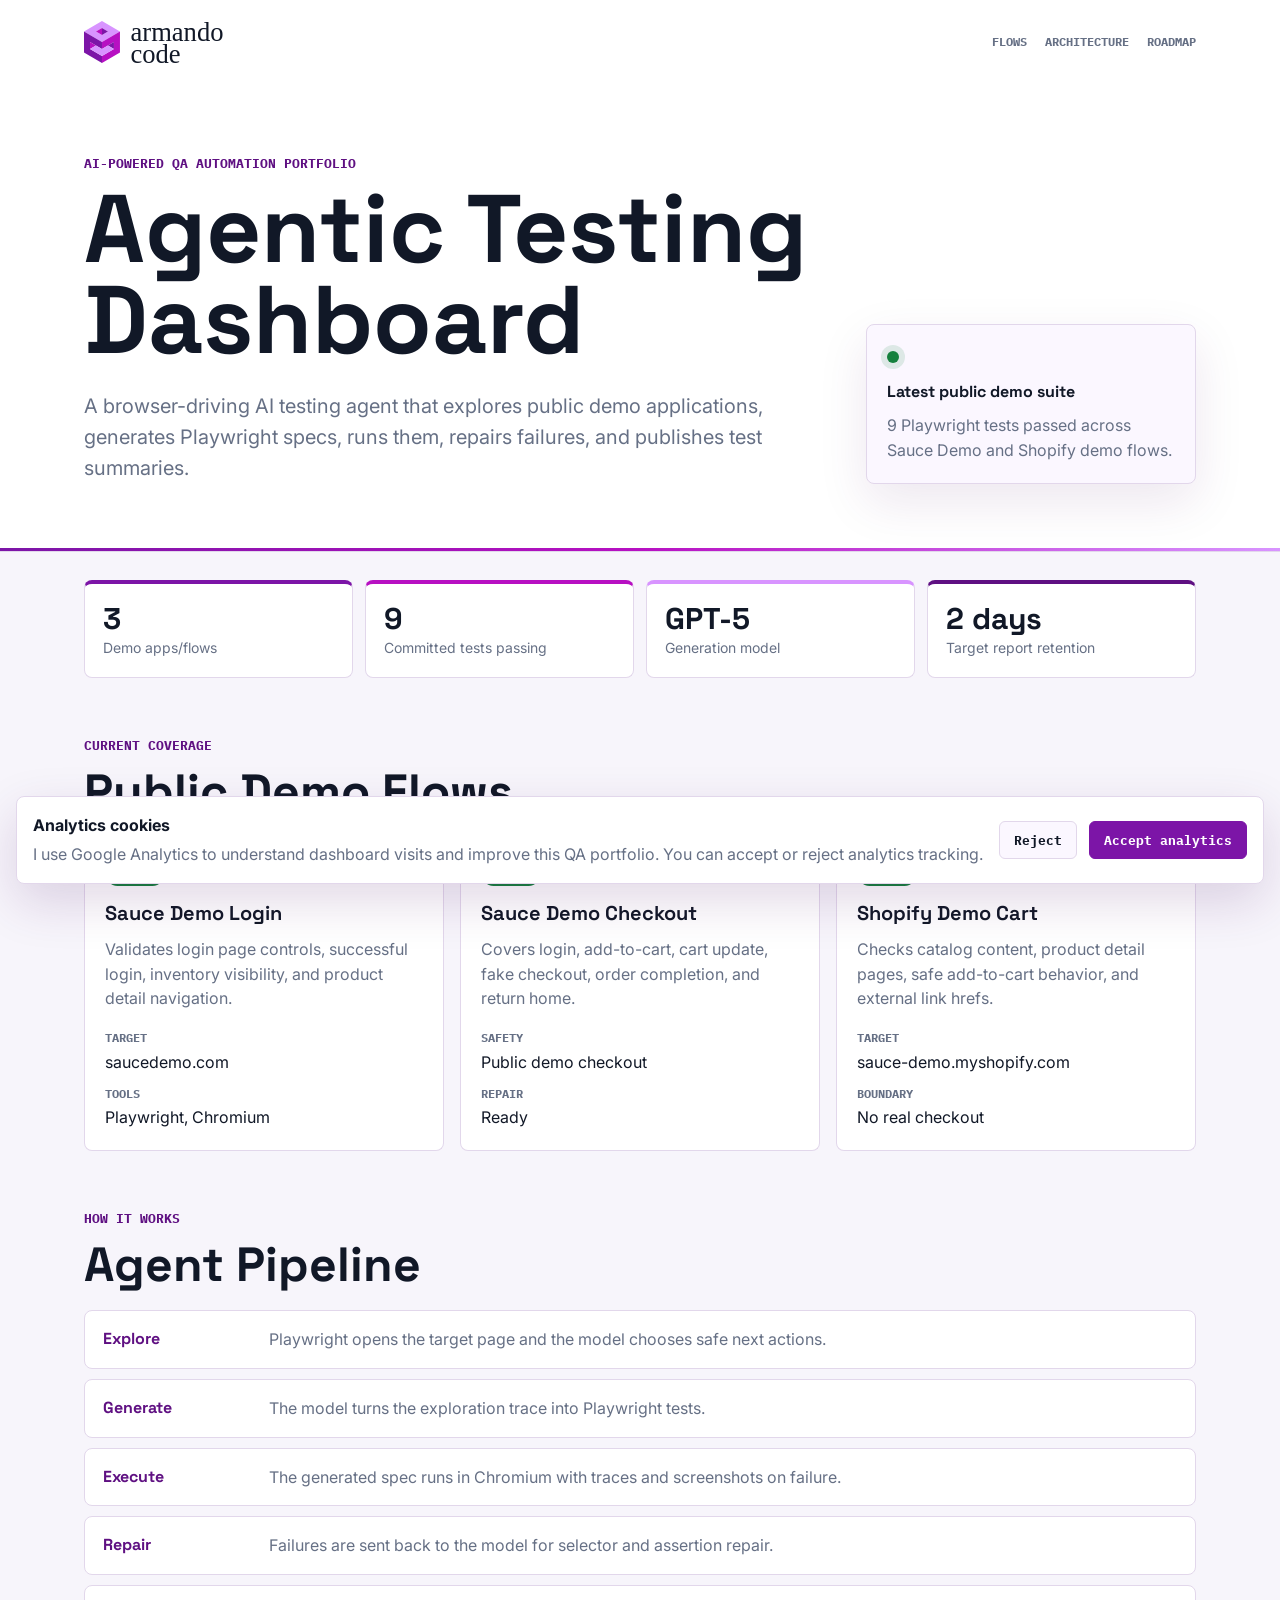
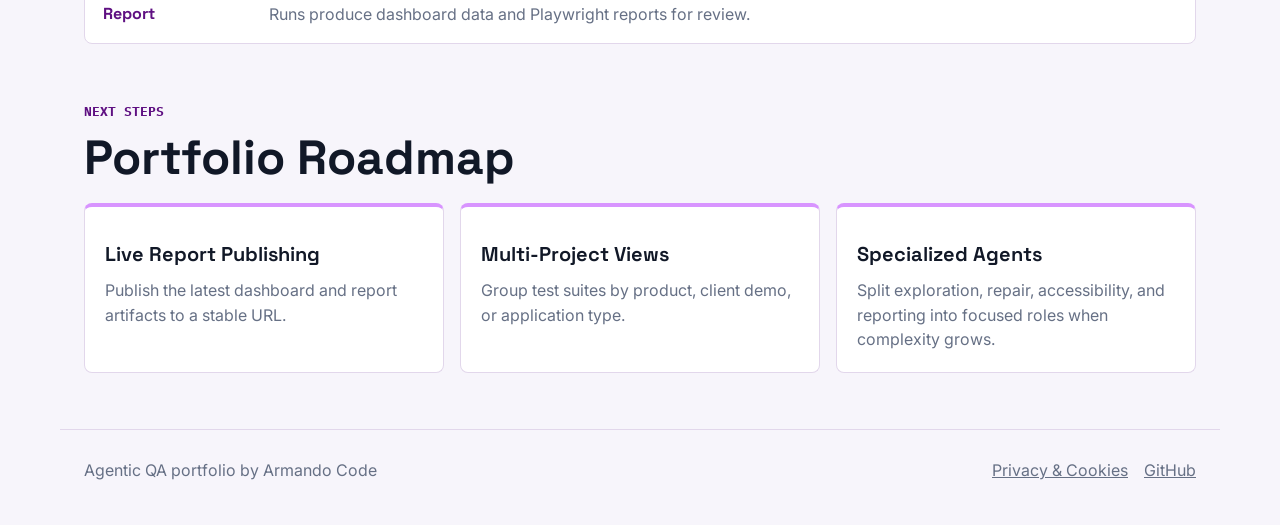
==== index.html @ 27df4d4b "style: align dashboard with brand palette" ====
<!doctype html>
<html lang="en">
<head>
  <meta charset="utf-8">
  <meta name="viewport" content="width=device-width, initial-scale=1">
  <title>Agentic QA Dashboard | Armando Code</title>
  <link rel="preconnect" href="https://fonts.googleapis.com">
  <link rel="preconnect" href="https://fonts.gstatic.com" crossorigin>
  <link href="https://fonts.googleapis.com/css2?family=IBM+Plex+Mono:wght@500;600;700&family=Inter:wght@400;500;600;700;800&family=Space+Grotesk:wght@500;600;700&display=swap" rel="stylesheet">
  <link rel="stylesheet" href="styles.css">
</head>
<body>
  <header class="site-header">
    <nav class="nav" aria-label="Primary">
      <a class="brand" href="https://armandocode.com" aria-label="Armando Code home">
        <img class="brand-mark" src="assets/brand/armandocode-mark.svg" alt="" aria-hidden="true">
        <img class="brand-wordmark" src="assets/brand/armandocode-wordmark-light.svg" alt="" aria-hidden="true">
        <span class="sr-only">Armando Code</span>
      </a>
      <div class="nav-links">
        <a href="#flows">Flows</a>
        <a href="#architecture">Architecture</a>
        <a href="#roadmap">Roadmap</a>
      </div>
    </nav>
    <section class="hero">
      <div>
        <p class="eyebrow">AI-powered QA automation portfolio</p>
        <h1>Agentic Testing Dashboard</h1>
        <p class="lede">
          A browser-driving AI testing agent that explores public demo applications,
          generates Playwright specs, runs them, repairs failures, and publishes test summaries.
        </p>
      </div>
      <aside class="status-panel" aria-label="Latest status summary">
        <span class="status-dot"></span>
        <strong>Latest public demo suite</strong>
        <p>9 Playwright tests passed across Sauce Demo and Shopify demo flows.</p>
      </aside>
    </section>
  </header>

  <main>
    <section class="metrics" aria-label="Project metrics">
      <article>
        <strong>3</strong>
        <span>Demo apps/flows</span>
      </article>
      <article>
        <strong>9</strong>
        <span>Committed tests passing</span>
      </article>
      <article>
        <strong>GPT-5</strong>
        <span>Generation model</span>
      </article>
      <article>
        <strong>2 days</strong>
        <span>Target report retention</span>
      </article>
    </section>

    <section id="flows" class="section">
      <div class="section-heading">
        <p class="eyebrow">Current coverage</p>
        <h2>Public Demo Flows</h2>
      </div>
      <div class="flow-grid">
        <article class="flow-card">
          <div class="card-topline">
            <span class="badge passed">Passed</span>
            <span>3 tests</span>
          </div>
          <h3>Sauce Demo Login</h3>
          <p>Validates login page controls, successful login, inventory visibility, and product detail navigation.</p>
          <dl>
            <div><dt>Target</dt><dd>saucedemo.com</dd></div>
            <div><dt>Tools</dt><dd>Playwright, Chromium</dd></div>
          </dl>
        </article>

        <article class="flow-card">
          <div class="card-topline">
            <span class="badge passed">Passed</span>
            <span>3 tests</span>
          </div>
          <h3>Sauce Demo Checkout</h3>
          <p>Covers login, add-to-cart, cart update, fake checkout, order completion, and return home.</p>
          <dl>
            <div><dt>Safety</dt><dd>Public demo checkout</dd></div>
            <div><dt>Repair</dt><dd>Ready</dd></div>
          </dl>
        </article>

        <article class="flow-card">
          <div class="card-topline">
            <span class="badge passed">Passed</span>
            <span>3 tests</span>
          </div>
          <h3>Shopify Demo Cart</h3>
          <p>Checks catalog content, product detail pages, safe add-to-cart behavior, and external link hrefs.</p>
          <dl>
            <div><dt>Target</dt><dd>sauce-demo.myshopify.com</dd></div>
            <div><dt>Boundary</dt><dd>No real checkout</dd></div>
          </dl>
        </article>
      </div>
    </section>

    <section id="architecture" class="section architecture">
      <div class="section-heading">
        <p class="eyebrow">How it works</p>
        <h2>Agent Pipeline</h2>
      </div>
      <ol class="pipeline">
        <li><strong>Explore</strong><span>Playwright opens the target page and the model chooses safe next actions.</span></li>
        <li><strong>Generate</strong><span>The model turns the exploration trace into Playwright tests.</span></li>
        <li><strong>Execute</strong><span>The generated spec runs in Chromium with traces and screenshots on failure.</span></li>
        <li><strong>Repair</strong><span>Failures are sent back to the model for selector and assertion repair.</span></li>
        <li><strong>Report</strong><span>Runs produce dashboard data and Playwright reports for review.</span></li>
      </ol>
    </section>

    <section id="roadmap" class="section">
      <div class="section-heading">
        <p class="eyebrow">Next steps</p>
        <h2>Portfolio Roadmap</h2>
      </div>
      <div class="roadmap-grid">
        <article>
          <h3>Live Report Publishing</h3>
          <p>Publish the latest dashboard and report artifacts to a stable URL.</p>
        </article>
        <article>
          <h3>Multi-Project Views</h3>
          <p>Group test suites by product, client demo, or application type.</p>
        </article>
        <article>
          <h3>Specialized Agents</h3>
          <p>Split exploration, repair, accessibility, and reporting into focused roles when complexity grows.</p>
        </article>
      </div>
    </section>
  </main>

  <footer>
    <span>Agentic QA portfolio by Armando Code</span>
    <span class="footer-links">
      <a href="privacy.html">Privacy & Cookies</a>
      <a href="https://github.com/armandocodedev">GitHub</a>
    </span>
  </footer>
  <div class="cookie-banner" role="region" aria-label="Cookie consent" hidden>
    <div>
      <strong>Analytics cookies</strong>
      <p>I use Google Analytics to understand dashboard visits and improve this QA portfolio. You can accept or reject analytics tracking.</p>
    </div>
    <div class="cookie-actions">
      <button class="cookie-button secondary" type="button" data-cookie-choice="rejected">Reject</button>
      <button class="cookie-button primary" type="button" data-cookie-choice="accepted">Accept analytics</button>
    </div>
  </div>
  <script src="script.js"></script>
</body>
</html>
---- styles.css ----
:root {
  --bg: #f7f5fb;
  --panel: #ffffff;
  --text: #111827;
  --muted: #667085;
  --line: #e2d7eb;
  --accent: #7c15a7;
  --accent-dark: #5f1082;
  --accent-bright: #b710c2;
  --accent-soft: #d894ff;
  --pass: #15803d;
  --ink: #182230;
  --font-body: Inter, ui-sans-serif, system-ui, -apple-system, BlinkMacSystemFont, "Segoe UI", sans-serif;
  --font-heading: "Space Grotesk", Inter, ui-sans-serif, system-ui, sans-serif;
  --font-mono: "IBM Plex Mono", "SFMono-Regular", Consolas, monospace;
}

* {
  box-sizing: border-box;
}

body {
  margin: 0;
  background: var(--bg);
  color: var(--text);
  font: 16px/1.55 var(--font-body);
}

a {
  color: inherit;
}

.site-header {
  background: var(--panel);
  border-bottom: 1px solid var(--line);
}

.site-header::after {
  background: linear-gradient(90deg, var(--accent), var(--accent-bright), var(--accent-soft));
  content: "";
  display: block;
  height: 3px;
}

.nav {
  max-width: 1160px;
  margin: 0 auto;
  padding: 18px 24px;
  display: flex;
  align-items: center;
  justify-content: space-between;
  gap: 24px;
}

.brand {
  align-items: center;
  display: inline-flex;
  gap: 10px;
  min-height: 48px;
  text-decoration: none;
}

.brand-mark {
  display: block;
  height: 42px;
  width: auto;
}

.brand-wordmark {
  display: block;
  height: 42px;
  width: 112px;
}

.sr-only {
  border: 0;
  clip: rect(0 0 0 0);
  height: 1px;
  margin: -1px;
  overflow: hidden;
  padding: 0;
  position: absolute;
  white-space: nowrap;
  width: 1px;
}

.nav-links {
  display: flex;
  gap: 18px;
  color: var(--muted);
  font-family: var(--font-mono);
  font-size: 12px;
  font-weight: 700;
  text-transform: uppercase;
}

.nav-links a {
  text-decoration: none;
}

.nav-links a:hover {
  color: var(--accent);
}

.hero {
  max-width: 1160px;
  margin: 0 auto;
  min-height: 430px;
  padding: 70px 24px 64px;
  display: grid;
  grid-template-columns: minmax(0, 1fr) 330px;
  gap: 48px;
  align-items: end;
}

.eyebrow {
  margin: 0 0 10px;
  color: var(--accent-dark);
  font-family: var(--font-mono);
  font-size: 13px;
  font-weight: 800;
  letter-spacing: 0;
  text-transform: uppercase;
}

h1,
h2,
h3,
p {
  overflow-wrap: anywhere;
}

h1 {
  font-family: var(--font-heading);
  max-width: 760px;
  margin: 0;
  font-size: clamp(48px, 9vw, 96px);
  font-weight: 700;
  line-height: .95;
  letter-spacing: 0;
}

h2 {
  font-family: var(--font-heading);
  margin: 0;
  font-size: clamp(36px, 5vw, 48px);
  font-weight: 700;
  line-height: 1.1;
  letter-spacing: 0;
}

h3 {
  font-family: var(--font-heading);
  margin: 12px 0 8px;
  font-weight: 650;
  font-size: 20px;
}

.lede {
  max-width: 720px;
  margin: 24px 0 0;
  color: var(--muted);
  font-size: 20px;
}

.status-panel {
  border: 1px solid var(--line);
  border-radius: 8px;
  padding: 20px;
  background: #fbf7ff;
  box-shadow: 0 18px 50px rgba(74, 20, 100, .1);
}

.status-panel strong {
  display: block;
  font-family: var(--font-heading);
  margin-top: 10px;
}

.status-panel p {
  margin: 8px 0 0;
  color: var(--muted);
}

.status-dot {
  display: inline-block;
  width: 12px;
  height: 12px;
  border-radius: 50%;
  background: var(--pass);
  box-shadow: 0 0 0 6px rgba(21, 128, 61, .13);
}

main {
  max-width: 1160px;
  margin: 0 auto;
  padding: 28px 24px 56px;
}

.metrics {
  display: grid;
  grid-template-columns: repeat(4, minmax(0, 1fr));
  gap: 12px;
}

.metrics article,
.flow-card,
.roadmap-grid article {
  background: var(--panel);
  border: 1px solid var(--line);
  border-radius: 8px;
}

.metrics article {
  padding: 18px;
}

.metrics article:first-child {
  border-top: 4px solid var(--accent);
}

.metrics article:nth-child(2) {
  border-top: 4px solid var(--accent-bright);
}

.metrics article:nth-child(3) {
  border-top: 4px solid var(--accent-soft);
}

.metrics article:nth-child(4) {
  border-top: 4px solid var(--accent-dark);
}

.metrics strong {
  display: block;
  font-family: var(--font-heading);
  font-size: 30px;
  line-height: 1.1;
}

.metrics span {
  color: var(--muted);
  font-size: 14px;
}

.section {
  padding-top: 58px;
}

.section-heading {
  margin-bottom: 18px;
}

.flow-grid,
.roadmap-grid {
  display: grid;
  grid-template-columns: repeat(3, minmax(0, 1fr));
  gap: 16px;
}

.flow-card,
.roadmap-grid article {
  padding: 20px;
}

.flow-card {
  border-top: 4px solid var(--accent);
}

.roadmap-grid article {
  border-top: 4px solid var(--accent-soft);
}

.flow-card p,
.roadmap-grid p {
  color: var(--muted);
  margin: 0;
}

.card-topline {
  display: flex;
  justify-content: space-between;
  gap: 12px;
  color: var(--muted);
  font-family: var(--font-mono);
  font-size: 12px;
  font-weight: 700;
}

.badge {
  display: inline-flex;
  align-items: center;
  font-family: var(--font-mono);
  padding: 3px 9px;
  border-radius: 999px;
  color: #fff;
  font-size: 12px;
  font-weight: 800;
  text-transform: uppercase;
}

.passed {
  background: var(--pass);
}

dl {
  margin: 18px 0 0;
  display: grid;
  gap: 10px;
}

dt {
  color: var(--muted);
  font-family: var(--font-mono);
  font-size: 12px;
  font-weight: 800;
  text-transform: uppercase;
}

dd {
  margin: 2px 0 0;
}

.architecture {
  background: transparent;
}

.pipeline {
  list-style: none;
  margin: 0;
  padding: 0;
  display: grid;
  gap: 10px;
}

.pipeline li {
  display: grid;
  grid-template-columns: 150px 1fr;
  gap: 16px;
  padding: 16px 18px;
  border: 1px solid var(--line);
  border-radius: 8px;
  background: var(--panel);
}

.pipeline strong {
  color: var(--accent-dark);
  font-family: var(--font-heading);
}

.pipeline span {
  color: var(--muted);
}

footer {
  max-width: 1160px;
  margin: 0 auto;
  padding: 28px 24px 42px;
  display: flex;
  justify-content: space-between;
  gap: 18px;
  color: var(--muted);
  border-top: 1px solid var(--line);
}

.footer-links {
  display: flex;
  gap: 16px;
}

.policy-hero {
  grid-template-columns: 1fr;
  min-height: 300px;
}

.policy-page .section {
  background: var(--panel);
  border: 1px solid var(--line);
  border-radius: 8px;
  margin-bottom: 18px;
  padding: 24px;
}

.policy-page p {
  color: var(--muted);
}

.cookie-banner {
  align-items: center;
  background: var(--panel);
  border: 1px solid var(--line);
  border-radius: 8px;
  bottom: 16px;
  box-shadow: 0 18px 50px rgba(74, 20, 100, .16);
  color: var(--text);
  display: flex;
  gap: 16px;
  justify-content: space-between;
  left: 16px;
  padding: 16px;
  position: fixed;
  right: 16px;
  z-index: 20;
}

.cookie-banner[hidden] {
  display: none;
}

.cookie-banner p {
  color: var(--muted);
  margin: 4px 0 0;
}

.cookie-actions {
  display: flex;
  flex-shrink: 0;
  gap: 12px;
}

.cookie-button {
  border: 1px solid var(--line);
  border-radius: 6px;
  cursor: pointer;
  font-family: var(--font-mono);
  font-weight: 800;
  padding: 9px 14px;
}

.cookie-button.primary {
  background: var(--accent);
  border-color: var(--accent);
  color: #fff;
}

.cookie-button.secondary {
  background: #fbf7ff;
  color: var(--text);
}

@media (max-width: 860px) {
  .hero,
  .metrics,
  .flow-grid,
  .roadmap-grid {
    grid-template-columns: 1fr;
  }

  .hero {
    min-height: auto;
    padding-top: 44px;
  }

  .nav,
  footer {
    align-items: flex-start;
    flex-direction: column;
  }

  .brand-mark {
    height: 36px;
  }

  .brand-wordmark {
    height: 36px;
    width: 96px;
  }

  .pipeline li {
    grid-template-columns: 1fr;
  }

  .footer-links,
  .cookie-banner,
  .cookie-actions {
    align-items: stretch;
    flex-direction: column;
  }
}
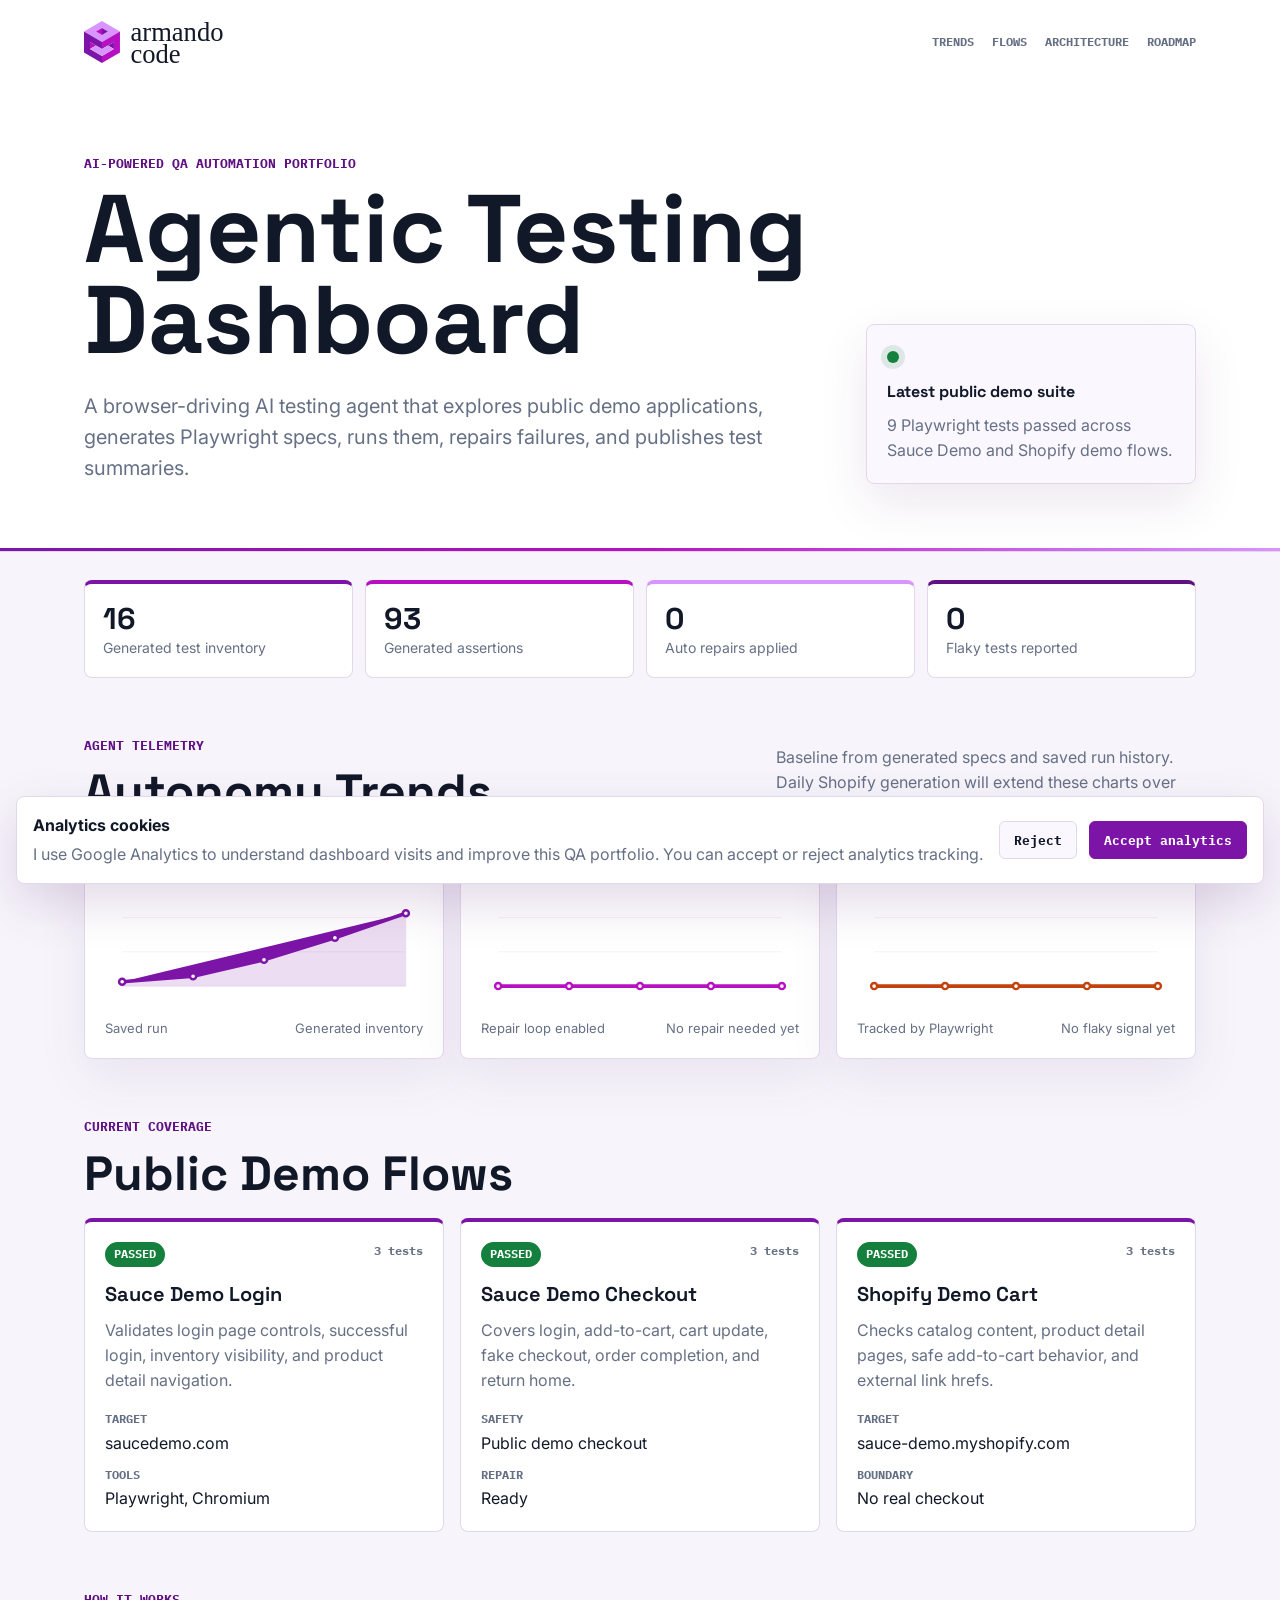
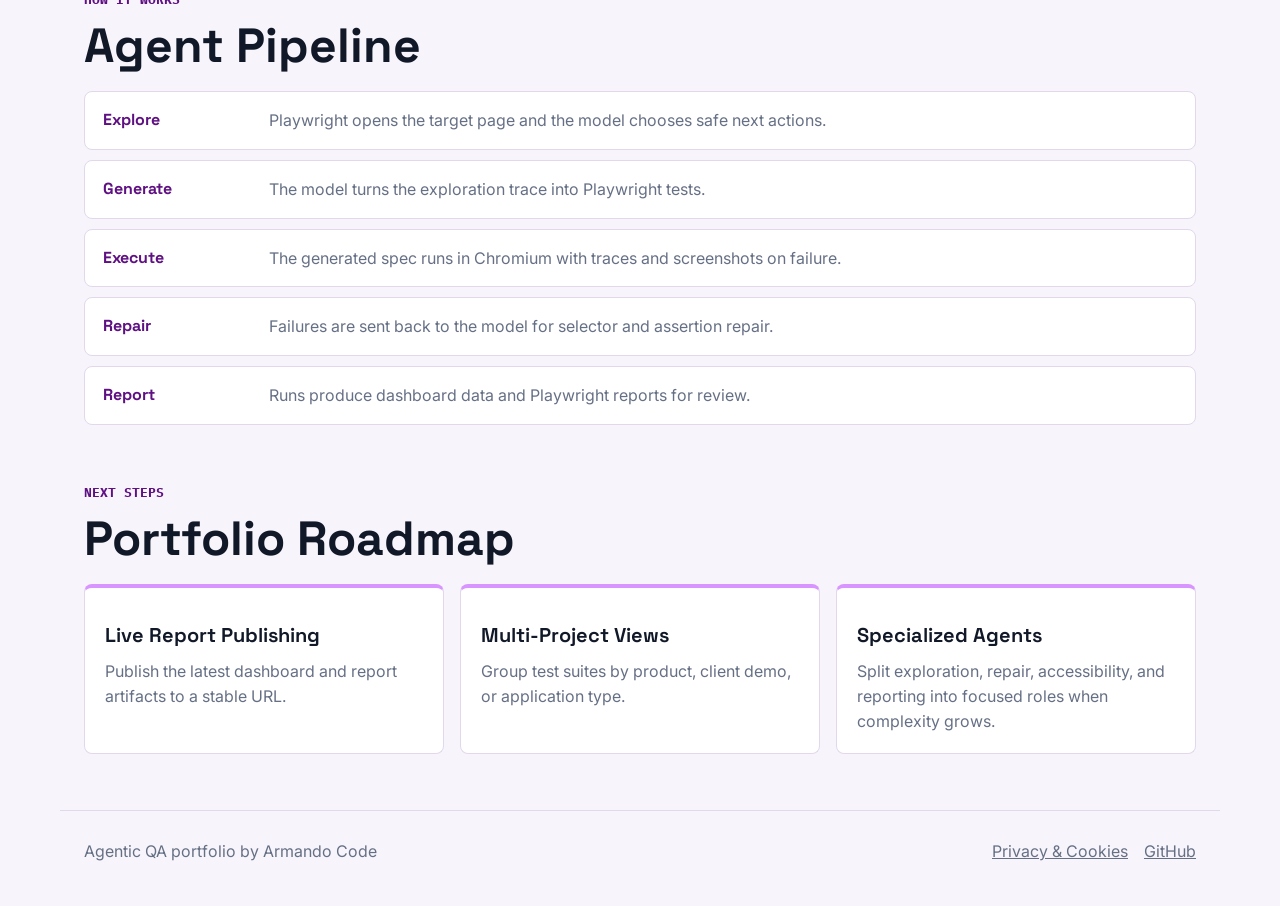
==== commit d050bd01: "feat: add dashboard autonomy trend charts" ====
--- a/index.html
+++ b/index.html
@@ -18,6 +18,7 @@
         <span class="sr-only">Armando Code</span>
       </a>
       <div class="nav-links">
+        <a href="#trends">Trends</a>
         <a href="#flows">Flows</a>
         <a href="#architecture">Architecture</a>
         <a href="#roadmap">Roadmap</a>
@@ -43,21 +44,99 @@
   <main>
     <section class="metrics" aria-label="Project metrics">
       <article>
-        <strong>3</strong>
-        <span>Demo apps/flows</span>
-      </article>
-      <article>
-        <strong>9</strong>
-        <span>Committed tests passing</span>
-      </article>
-      <article>
-        <strong>GPT-5</strong>
-        <span>Generation model</span>
-      </article>
-      <article>
-        <strong>2 days</strong>
-        <span>Target report retention</span>
-      </article>
+        <strong>16</strong>
+        <span>Generated test inventory</span>
+      </article>
+      <article>
+        <strong>93</strong>
+        <span>Generated assertions</span>
+      </article>
+      <article>
+        <strong>0</strong>
+        <span>Auto repairs applied</span>
+      </article>
+      <article>
+        <strong>0</strong>
+        <span>Flaky tests reported</span>
+      </article>
+    </section>
+
+    <section id="trends" class="section">
+      <div class="section-heading section-heading-row">
+        <div>
+          <p class="eyebrow">Agent telemetry</p>
+          <h2>Autonomy Trends</h2>
+        </div>
+        <p class="section-note">Baseline from generated specs and saved run history. Daily Shopify generation will extend these charts over time.</p>
+      </div>
+      <div class="chart-grid" aria-label="Agentic testing trend charts">
+        <article class="chart-card">
+          <div class="chart-topline">
+            <span>Coverage growth</span>
+            <strong>1 -> 16</strong>
+          </div>
+          <svg class="trend-chart" viewBox="0 0 520 180" role="img" aria-label="Coverage growth from one saved generated test to sixteen generated tests">
+            <line class="chart-grid-line" x1="28" y1="32" x2="492" y2="32"></line>
+            <line class="chart-grid-line" x1="28" y1="88" x2="492" y2="88"></line>
+            <line class="chart-grid-line" x1="28" y1="144" x2="492" y2="144"></line>
+            <path class="chart-area coverage" d="M28 137 L144 128 L260 101 L376 65 L492 25 L492 144 L28 144 Z"></path>
+            <path class="chart-line coverage" d="M28 137 L144 128 L260 101 L376 65 L492 25"></path>
+            <circle cx="28" cy="137" r="5"></circle>
+            <circle cx="144" cy="128" r="5"></circle>
+            <circle cx="260" cy="101" r="5"></circle>
+            <circle cx="376" cy="65" r="5"></circle>
+            <circle cx="492" cy="25" r="5"></circle>
+          </svg>
+          <div class="chart-footer">
+            <span>Saved run</span>
+            <span>Generated inventory</span>
+          </div>
+        </article>
+
+        <article class="chart-card">
+          <div class="chart-topline">
+            <span>Autonomous repairs</span>
+            <strong>0 applied</strong>
+          </div>
+          <svg class="trend-chart" viewBox="0 0 520 180" role="img" aria-label="Autonomous repairs currently at zero applied repairs">
+            <line class="chart-grid-line" x1="28" y1="32" x2="492" y2="32"></line>
+            <line class="chart-grid-line" x1="28" y1="88" x2="492" y2="88"></line>
+            <line class="chart-grid-line" x1="28" y1="144" x2="492" y2="144"></line>
+            <path class="chart-line repairs" d="M28 144 L144 144 L260 144 L376 144 L492 144"></path>
+            <circle cx="28" cy="144" r="5"></circle>
+            <circle cx="144" cy="144" r="5"></circle>
+            <circle cx="260" cy="144" r="5"></circle>
+            <circle cx="376" cy="144" r="5"></circle>
+            <circle cx="492" cy="144" r="5"></circle>
+          </svg>
+          <div class="chart-footer">
+            <span>Repair loop enabled</span>
+            <span>No repair needed yet</span>
+          </div>
+        </article>
+
+        <article class="chart-card">
+          <div class="chart-topline">
+            <span>Flakiness signals</span>
+            <strong>0 flaky</strong>
+          </div>
+          <svg class="trend-chart" viewBox="0 0 520 180" role="img" aria-label="Flakiness signals currently at zero flaky tests">
+            <line class="chart-grid-line" x1="28" y1="32" x2="492" y2="32"></line>
+            <line class="chart-grid-line" x1="28" y1="88" x2="492" y2="88"></line>
+            <line class="chart-grid-line" x1="28" y1="144" x2="492" y2="144"></line>
+            <path class="chart-line flaky" d="M28 144 L144 144 L260 144 L376 144 L492 144"></path>
+            <circle cx="28" cy="144" r="5"></circle>
+            <circle cx="144" cy="144" r="5"></circle>
+            <circle cx="260" cy="144" r="5"></circle>
+            <circle cx="376" cy="144" r="5"></circle>
+            <circle cx="492" cy="144" r="5"></circle>
+          </svg>
+          <div class="chart-footer">
+            <span>Tracked by Playwright</span>
+            <span>No flaky signal yet</span>
+          </div>
+        </article>
+      </div>
     </section>
 
     <section id="flows" class="section">
--- a/styles.css
+++ b/styles.css
@@ -251,16 +251,126 @@
   margin-bottom: 18px;
 }
 
+.section-heading-row {
+  align-items: end;
+  display: flex;
+  justify-content: space-between;
+  gap: 24px;
+}
+
+.section-note {
+  color: var(--muted);
+  margin: 0;
+  max-width: 420px;
+}
+
 .flow-grid,
-.roadmap-grid {
+.roadmap-grid,
+.chart-grid {
   display: grid;
   grid-template-columns: repeat(3, minmax(0, 1fr));
   gap: 16px;
 }
 
 .flow-card,
-.roadmap-grid article {
+.roadmap-grid article,
+.chart-card {
   padding: 20px;
+}
+
+.chart-card {
+  background: var(--panel);
+  border: 1px solid var(--line);
+  border-radius: 8px;
+  box-shadow: 0 18px 50px rgba(74, 20, 100, .08);
+}
+
+.chart-topline,
+.chart-footer {
+  display: flex;
+  justify-content: space-between;
+  gap: 16px;
+}
+
+.chart-topline {
+  align-items: center;
+  color: var(--muted);
+  font-family: var(--font-mono);
+  font-size: 12px;
+  font-weight: 800;
+  text-transform: uppercase;
+}
+
+.chart-topline strong {
+  color: var(--accent-dark);
+  font-family: var(--font-heading);
+  font-size: 22px;
+  line-height: 1;
+  text-transform: none;
+}
+
+.trend-chart {
+  display: block;
+  height: auto;
+  margin: 18px 0 10px;
+  overflow: visible;
+  width: 100%;
+}
+
+.chart-card:nth-child(1) .trend-chart {
+  color: var(--accent);
+}
+
+.chart-card:nth-child(2) .trend-chart {
+  color: var(--accent-bright);
+}
+
+.chart-card:nth-child(3) .trend-chart {
+  color: #c2410c;
+}
+
+.trend-chart circle {
+  fill: var(--panel);
+  stroke: currentColor;
+  stroke-width: 4;
+}
+
+.chart-grid-line {
+  stroke: #eee5f5;
+  stroke-width: 1;
+}
+
+.chart-line {
+  fill: none;
+  stroke: currentColor;
+  stroke-linecap: round;
+  stroke-linejoin: round;
+  stroke-width: 6;
+}
+
+.chart-area {
+  opacity: .14;
+}
+
+.coverage {
+  color: var(--accent);
+  fill: var(--accent);
+  stroke: var(--accent);
+}
+
+.repairs {
+  color: var(--accent-bright);
+  stroke: var(--accent-bright);
+}
+
+.flaky {
+  color: #c2410c;
+  stroke: #c2410c;
+}
+
+.chart-footer {
+  color: var(--muted);
+  font-size: 13px;
 }
 
 .flow-card {
@@ -442,8 +552,14 @@
   .hero,
   .metrics,
   .flow-grid,
-  .roadmap-grid {
+  .roadmap-grid,
+  .chart-grid {
     grid-template-columns: 1fr;
+  }
+
+  .section-heading-row {
+    align-items: flex-start;
+    flex-direction: column;
   }
 
   .hero {
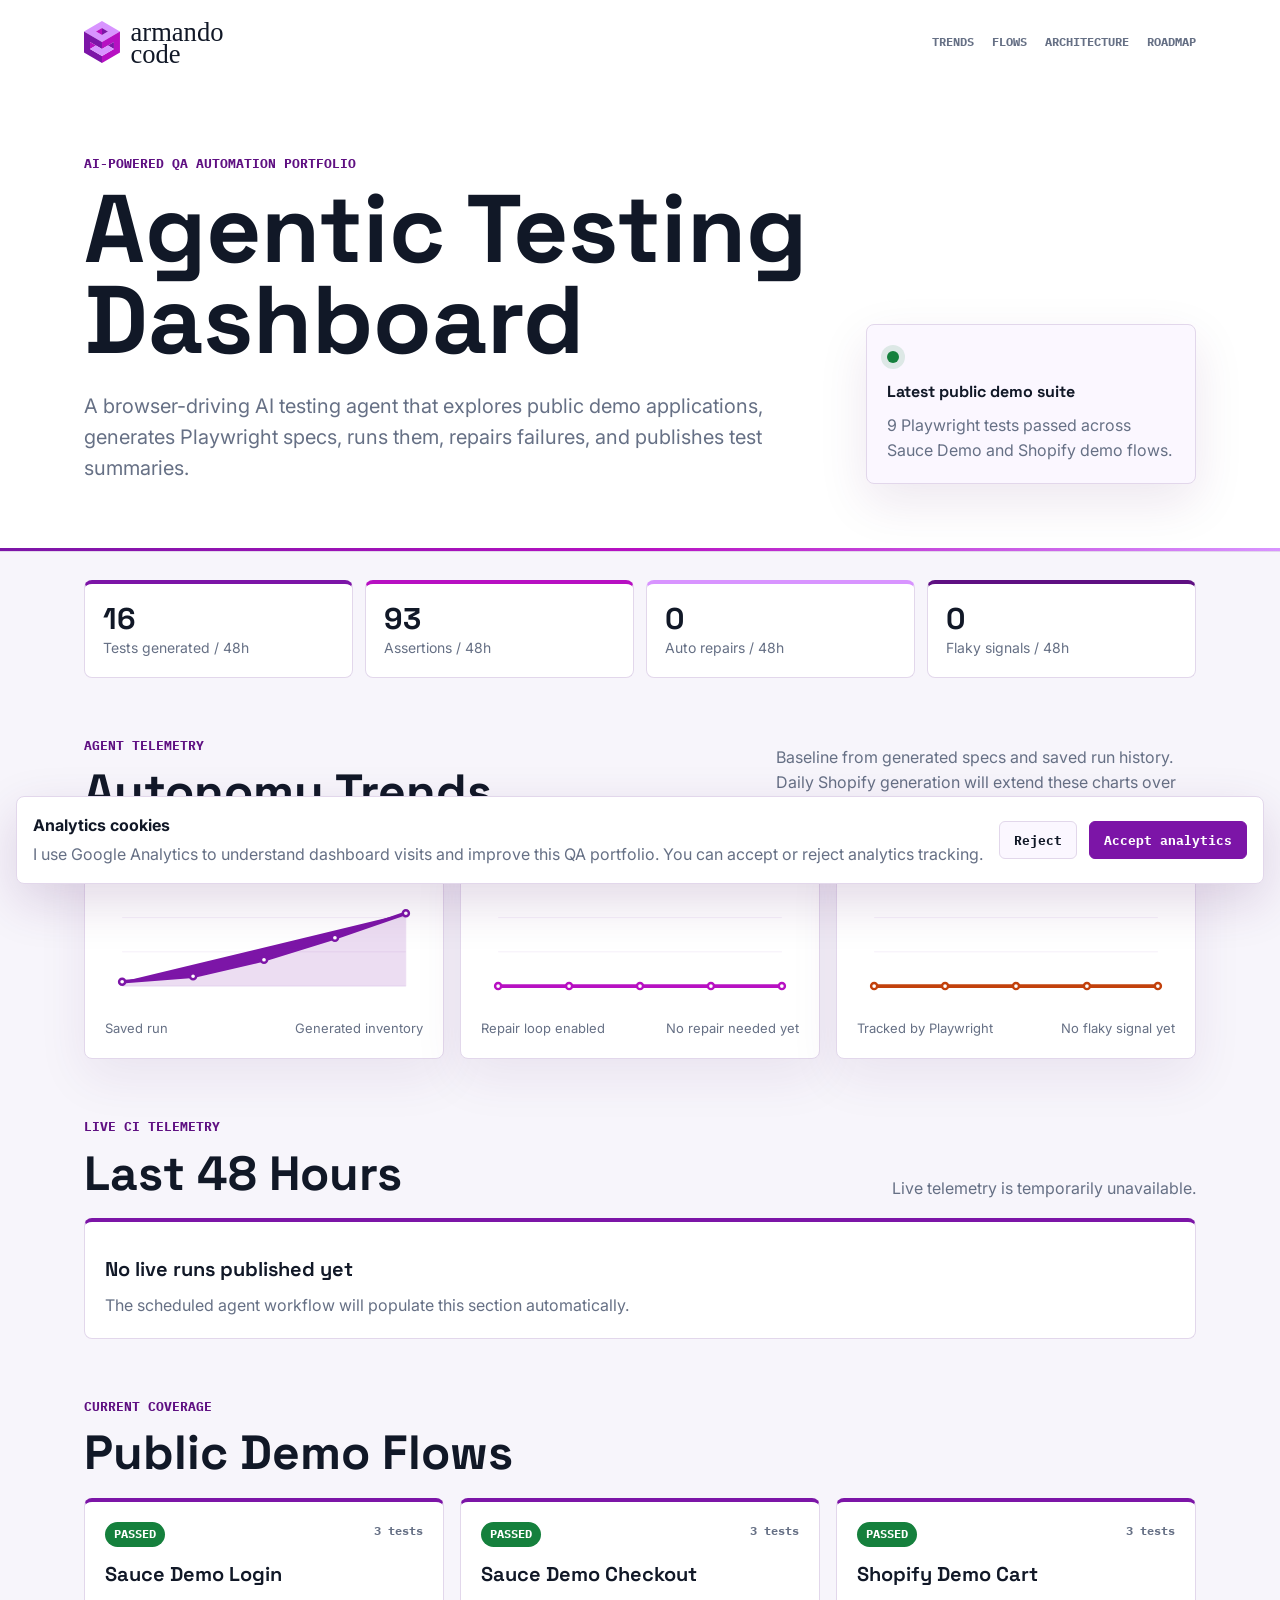
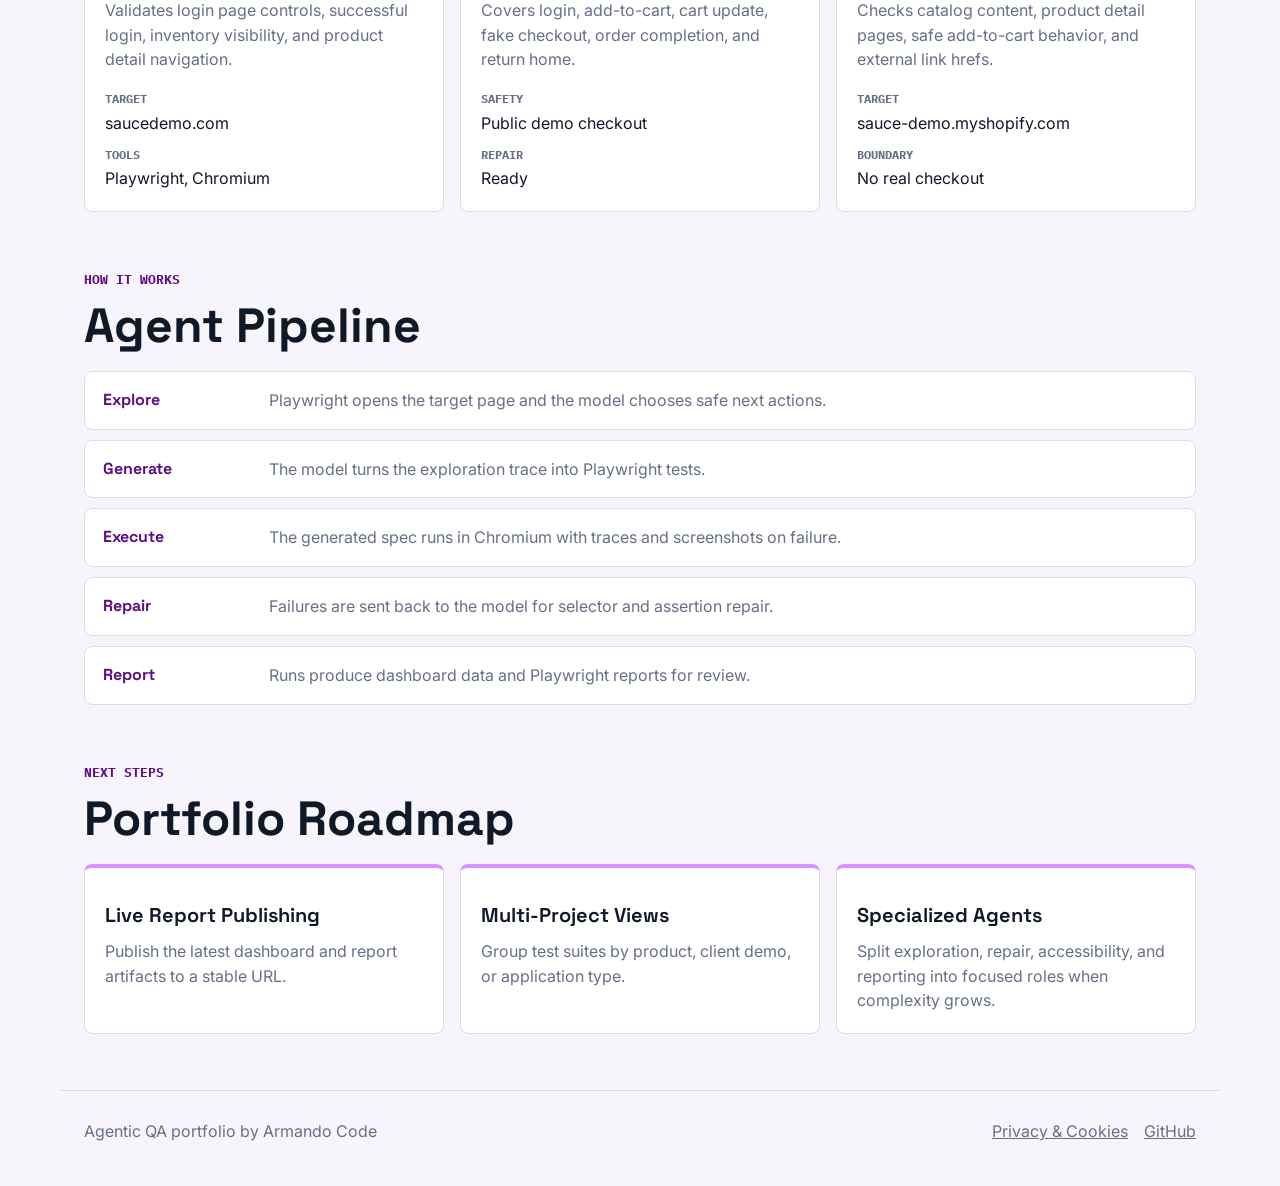
==== commit 7665636b: "feat: render live agent runs" ====
--- a/index.html
+++ b/index.html
@@ -34,9 +34,9 @@
         </p>
       </div>
       <aside class="status-panel" aria-label="Latest status summary">
-        <span class="status-dot"></span>
-        <strong>Latest public demo suite</strong>
-        <p>9 Playwright tests passed across Sauce Demo and Shopify demo flows.</p>
+        <span class="status-dot" id="latest-status-dot"></span>
+        <strong id="latest-status-title">Latest public demo suite</strong>
+        <p id="latest-status-summary">9 Playwright tests passed across Sauce Demo and Shopify demo flows.</p>
       </aside>
     </section>
   </header>
@@ -44,20 +44,20 @@
   <main>
     <section class="metrics" aria-label="Project metrics">
       <article>
-        <strong>16</strong>
-        <span>Generated test inventory</span>
-      </article>
-      <article>
-        <strong>93</strong>
-        <span>Generated assertions</span>
-      </article>
-      <article>
-        <strong>0</strong>
-        <span>Auto repairs applied</span>
-      </article>
-      <article>
-        <strong>0</strong>
-        <span>Flaky tests reported</span>
+        <strong id="metric-generated-tests">16</strong>
+        <span>Tests generated / 48h</span>
+      </article>
+      <article>
+        <strong id="metric-generated-assertions">93</strong>
+        <span>Assertions / 48h</span>
+      </article>
+      <article>
+        <strong id="metric-repairs">0</strong>
+        <span>Auto repairs / 48h</span>
+      </article>
+      <article>
+        <strong id="metric-flaky">0</strong>
+        <span>Flaky signals / 48h</span>
       </article>
     </section>
 
@@ -73,9 +73,9 @@
         <article class="chart-card">
           <div class="chart-topline">
             <span>Coverage growth</span>
-            <strong>1 -> 16</strong>
-          </div>
-          <svg class="trend-chart" viewBox="0 0 520 180" role="img" aria-label="Coverage growth from one saved generated test to sixteen generated tests">
+            <strong id="trend-coverage-label">1 -> 16</strong>
+          </div>
+          <svg class="trend-chart" id="trend-coverage-chart" viewBox="0 0 520 180" role="img" aria-label="Coverage growth from one saved generated test to sixteen generated tests">
             <line class="chart-grid-line" x1="28" y1="32" x2="492" y2="32"></line>
             <line class="chart-grid-line" x1="28" y1="88" x2="492" y2="88"></line>
             <line class="chart-grid-line" x1="28" y1="144" x2="492" y2="144"></line>
@@ -96,9 +96,9 @@
         <article class="chart-card">
           <div class="chart-topline">
             <span>Autonomous repairs</span>
-            <strong>0 applied</strong>
-          </div>
-          <svg class="trend-chart" viewBox="0 0 520 180" role="img" aria-label="Autonomous repairs currently at zero applied repairs">
+            <strong id="trend-repairs-label">0 applied</strong>
+          </div>
+          <svg class="trend-chart" id="trend-repairs-chart" viewBox="0 0 520 180" role="img" aria-label="Autonomous repairs currently at zero applied repairs">
             <line class="chart-grid-line" x1="28" y1="32" x2="492" y2="32"></line>
             <line class="chart-grid-line" x1="28" y1="88" x2="492" y2="88"></line>
             <line class="chart-grid-line" x1="28" y1="144" x2="492" y2="144"></line>
@@ -118,9 +118,9 @@
         <article class="chart-card">
           <div class="chart-topline">
             <span>Flakiness signals</span>
-            <strong>0 flaky</strong>
-          </div>
-          <svg class="trend-chart" viewBox="0 0 520 180" role="img" aria-label="Flakiness signals currently at zero flaky tests">
+            <strong id="trend-flaky-label">0 flaky</strong>
+          </div>
+          <svg class="trend-chart" id="trend-flaky-chart" viewBox="0 0 520 180" role="img" aria-label="Flakiness signals currently at zero flaky tests">
             <line class="chart-grid-line" x1="28" y1="32" x2="492" y2="32"></line>
             <line class="chart-grid-line" x1="28" y1="88" x2="492" y2="88"></line>
             <line class="chart-grid-line" x1="28" y1="144" x2="492" y2="144"></line>
@@ -135,6 +135,22 @@
             <span>Tracked by Playwright</span>
             <span>No flaky signal yet</span>
           </div>
+        </article>
+      </div>
+    </section>
+
+    <section id="live-runs" class="section">
+      <div class="section-heading section-heading-row">
+        <div>
+          <p class="eyebrow">Live CI telemetry</p>
+          <h2>Last 48 Hours</h2>
+        </div>
+        <p class="section-note" id="live-runs-updated">Waiting for the first published agent run.</p>
+      </div>
+      <div class="run-grid" id="live-run-list" aria-live="polite">
+        <article class="run-card empty-run">
+          <h3>No live runs published yet</h3>
+          <p>The scheduled agent workflow will populate this section automatically.</p>
         </article>
       </div>
     </section>
--- a/styles.css
+++ b/styles.css
@@ -266,7 +266,8 @@
 
 .flow-grid,
 .roadmap-grid,
-.chart-grid {
+.chart-grid,
+.run-grid {
   display: grid;
   grid-template-columns: repeat(3, minmax(0, 1fr));
   gap: 16px;
@@ -274,8 +275,85 @@
 
 .flow-card,
 .roadmap-grid article,
-.chart-card {
+.chart-card,
+.run-card {
   padding: 20px;
+}
+
+.run-card {
+  background: var(--panel);
+  border: 1px solid var(--line);
+  border-radius: 8px;
+  border-top: 4px solid var(--accent);
+}
+
+.run-card.failed {
+  border-top-color: #c2410c;
+}
+
+.run-card.generated {
+  border-top-color: var(--accent-soft);
+}
+
+.run-card p {
+  color: var(--muted);
+  margin: 0;
+}
+
+.run-topline,
+.run-meta {
+  display: flex;
+  justify-content: space-between;
+  gap: 12px;
+}
+
+.run-topline {
+  align-items: center;
+  color: var(--muted);
+  font-family: var(--font-mono);
+  font-size: 12px;
+}
+
+.run-meta {
+  border-top: 1px solid var(--line);
+  flex-wrap: wrap;
+  margin-top: 16px;
+  padding-top: 14px;
+}
+
+.run-meta span,
+.run-link {
+  color: var(--muted);
+  font-size: 13px;
+}
+
+.run-link {
+  display: inline-block;
+  font-family: var(--font-mono);
+  font-weight: 700;
+  margin-top: 14px;
+}
+
+.badge.failed {
+  background: #c2410c;
+}
+
+.badge.generated {
+  background: var(--accent);
+}
+
+.status-dot.failed {
+  background: #c2410c;
+  box-shadow: 0 0 0 6px rgba(194, 65, 12, .13);
+}
+
+.status-dot.generated {
+  background: var(--accent);
+  box-shadow: 0 0 0 6px rgba(124, 21, 167, .13);
+}
+
+.empty-run {
+  grid-column: 1 / -1;
 }
 
 .chart-card {
@@ -553,7 +631,8 @@
   .metrics,
   .flow-grid,
   .roadmap-grid,
-  .chart-grid {
+  .chart-grid,
+  .run-grid {
     grid-template-columns: 1fr;
   }
 
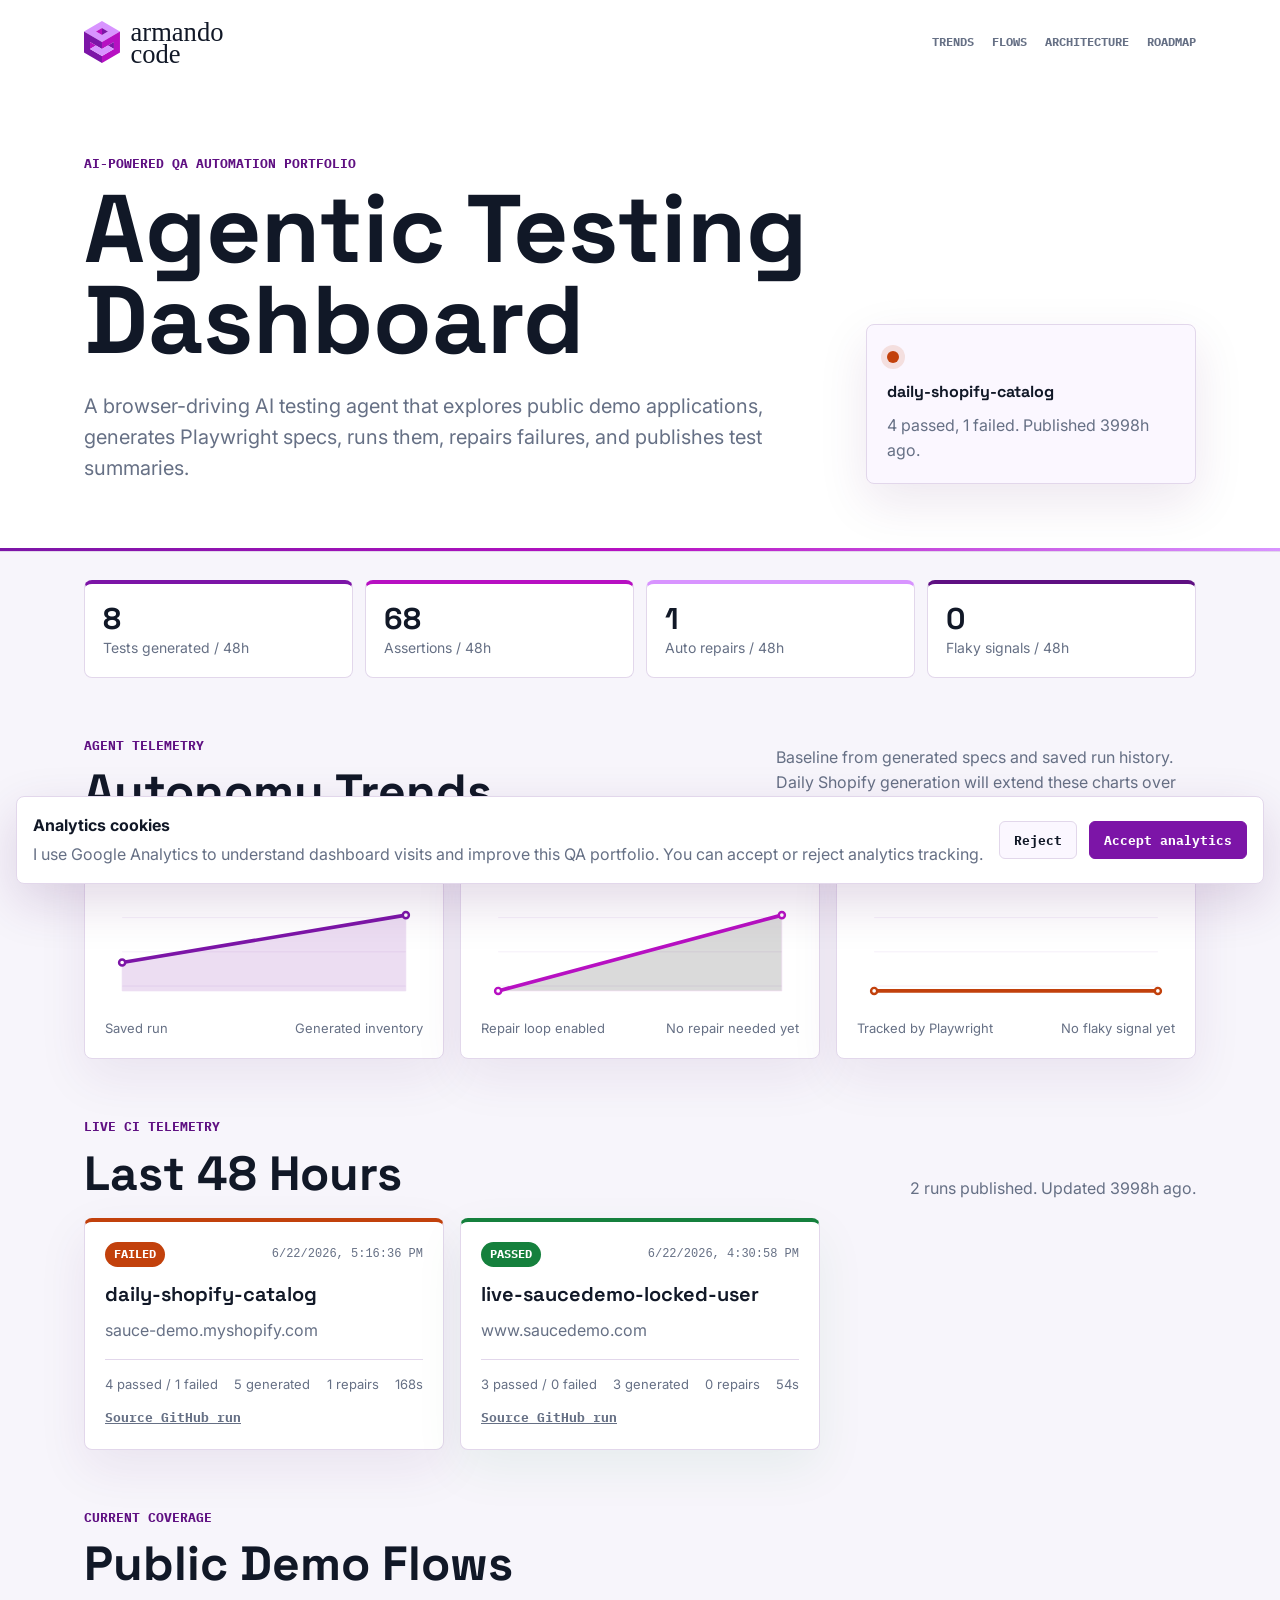
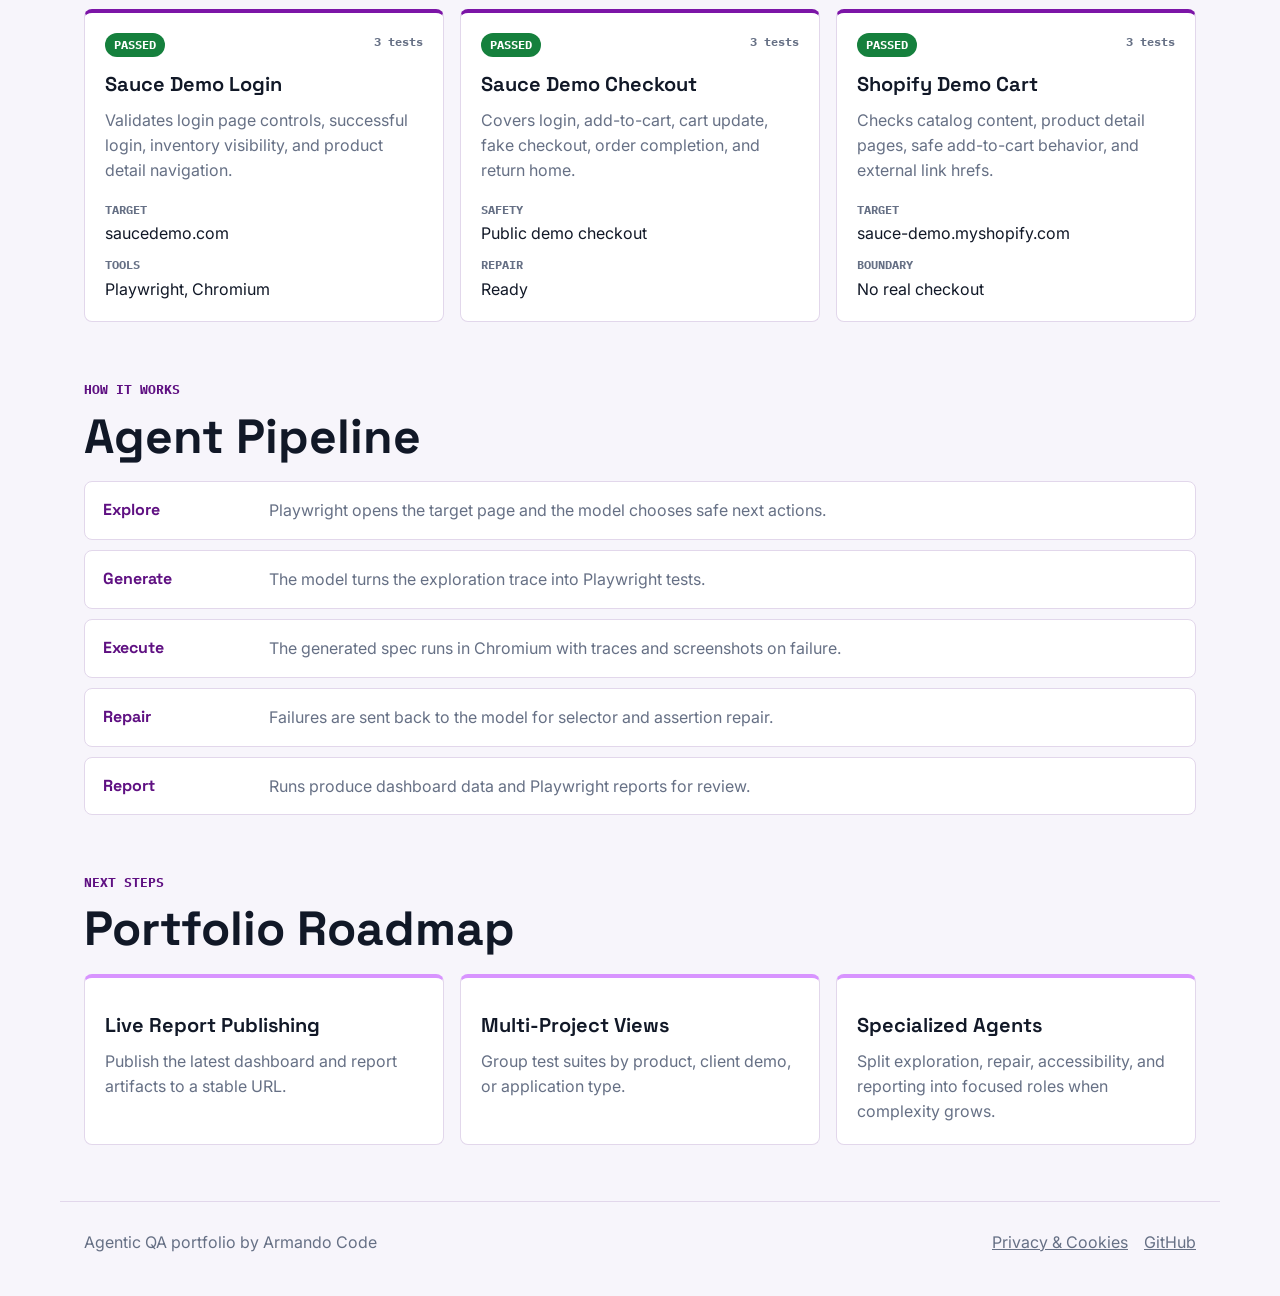
==== commit ba4d2ba4: "feat: publish live 48-hour run dashboard" ====
--- a/index.html
+++ b/index.html
@@ -7,7 +7,7 @@
   <link rel="preconnect" href="https://fonts.googleapis.com">
   <link rel="preconnect" href="https://fonts.gstatic.com" crossorigin>
   <link href="https://fonts.googleapis.com/css2?family=IBM+Plex+Mono:wght@500;600;700&family=Inter:wght@400;500;600;700;800&family=Space+Grotesk:wght@500;600;700&display=swap" rel="stylesheet">
-  <link rel="stylesheet" href="styles.css">
+  <link rel="stylesheet" href="styles.css?v=20260622">
 </head>
 <body>
   <header class="site-header">
--- a/styles.css
+++ b/styles.css
@@ -285,6 +285,7 @@
   border: 1px solid var(--line);
   border-radius: 8px;
   border-top: 4px solid var(--accent);
+  box-shadow: 0 18px 50px rgba(74, 20, 100, .08);
 }
 
 .run-card.failed {
@@ -293,6 +294,24 @@
 
 .run-card.generated {
   border-top-color: var(--accent-soft);
+}
+
+.run-card.passed {
+  background: var(--panel);
+  border-top-color: var(--pass);
+  box-shadow: 0 18px 50px rgba(21, 128, 61, .07);
+}
+
+.run-card.passed .badge {
+  background: var(--pass);
+}
+
+.run-card.failed .badge {
+  background: #c2410c;
+}
+
+.run-card.generated .badge {
+  background: var(--accent);
 }
 
 .run-card p {
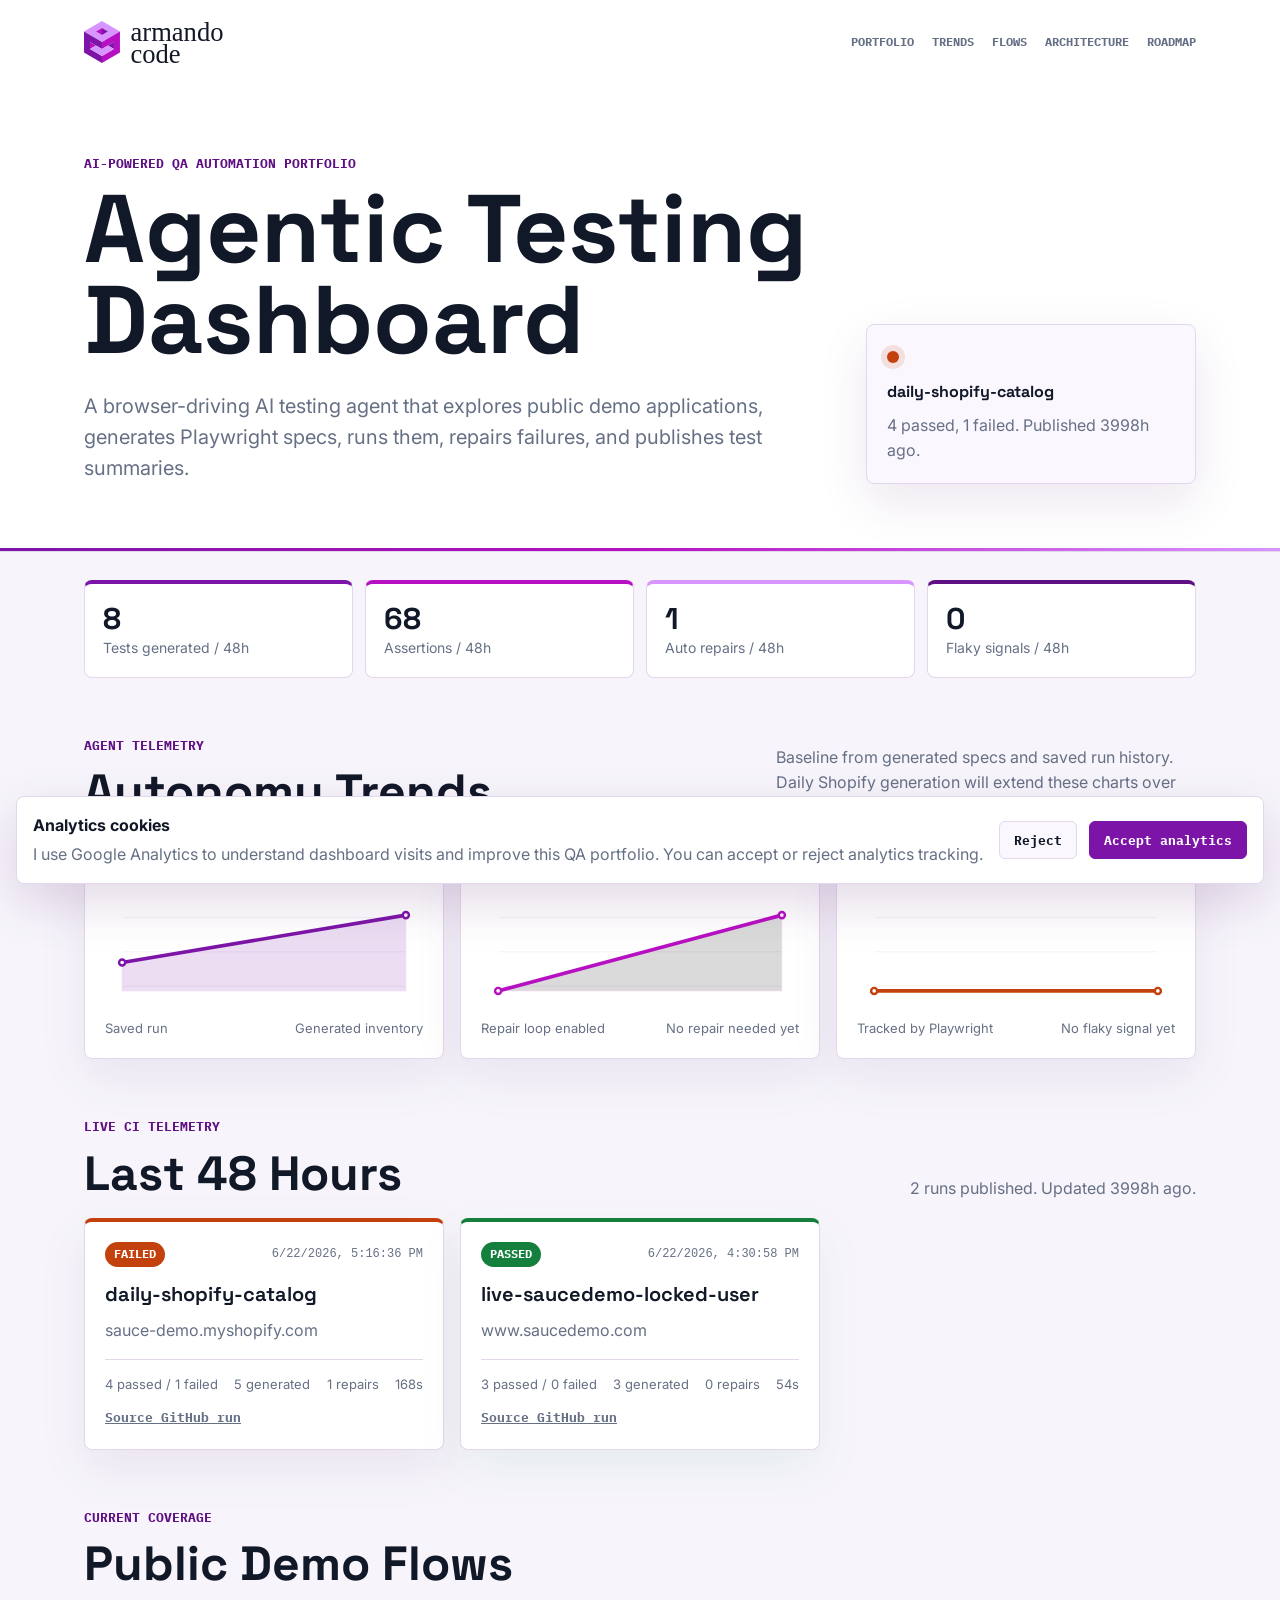
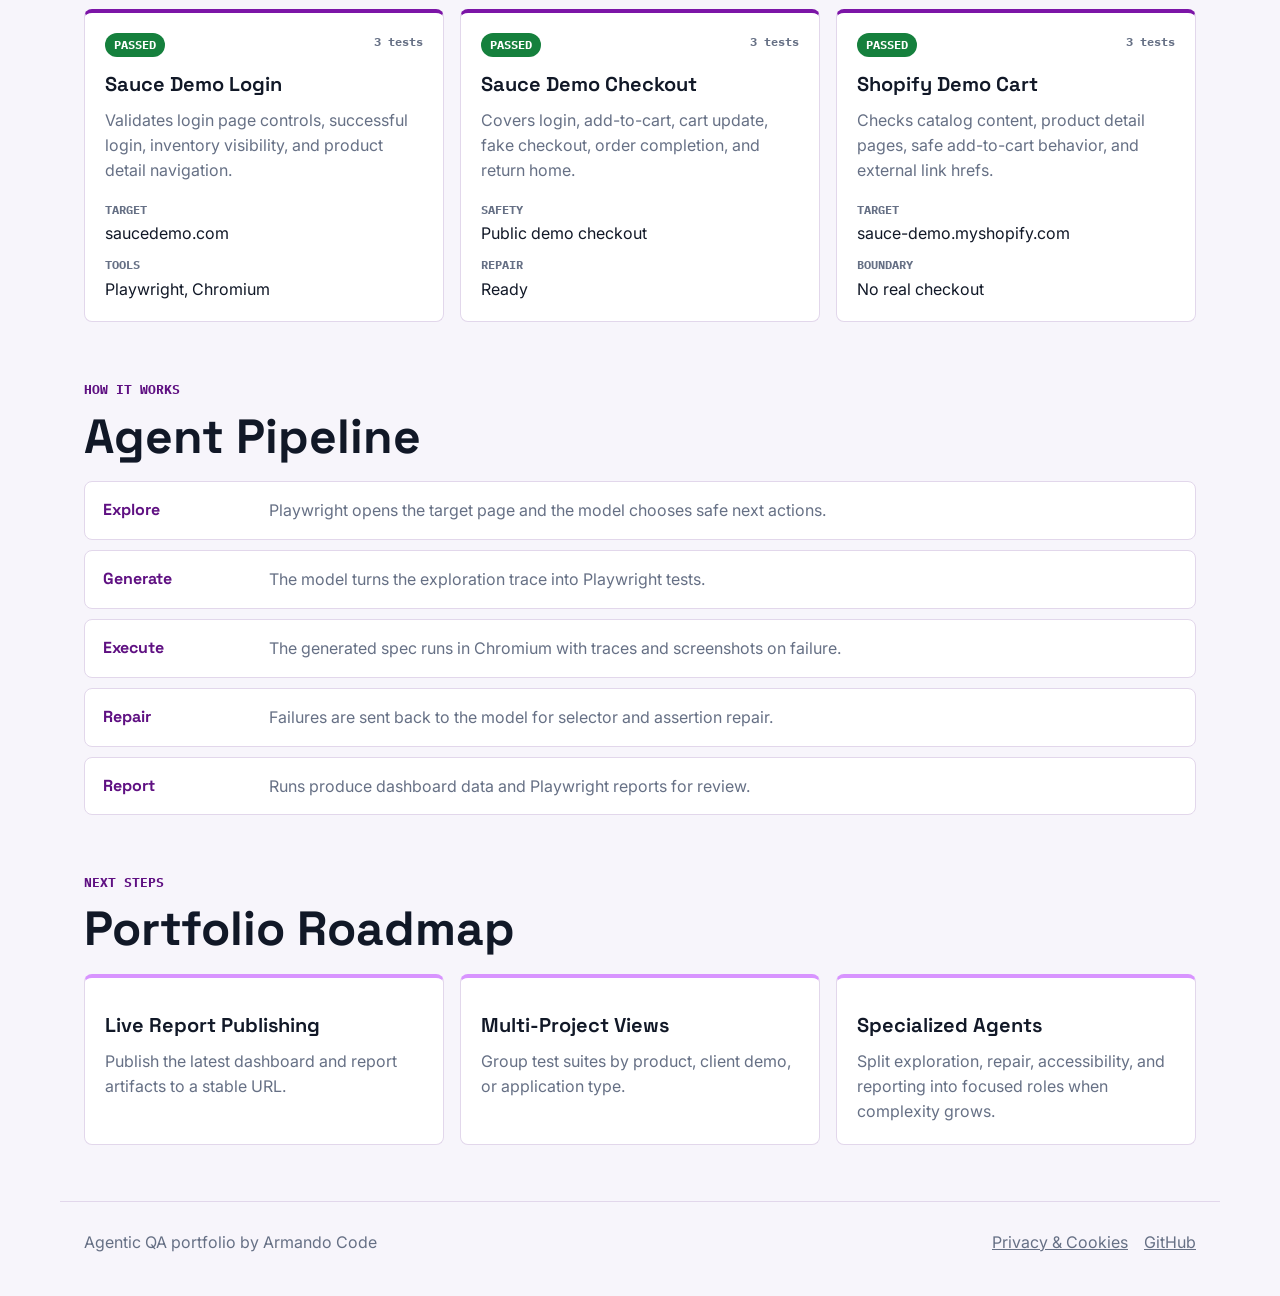
==== commit d9b69b60: "feat: add portfolio navigation link" ====
--- a/index.html
+++ b/index.html
@@ -7,7 +7,7 @@
   <link rel="preconnect" href="https://fonts.googleapis.com">
   <link rel="preconnect" href="https://fonts.gstatic.com" crossorigin>
   <link href="https://fonts.googleapis.com/css2?family=IBM+Plex+Mono:wght@500;600;700&family=Inter:wght@400;500;600;700;800&family=Space+Grotesk:wght@500;600;700&display=swap" rel="stylesheet">
-  <link rel="stylesheet" href="styles.css?v=20260622">
+  <link rel="stylesheet" href="styles.css?v=20260622-nav">
 </head>
 <body>
   <header class="site-header">
@@ -18,6 +18,7 @@
         <span class="sr-only">Armando Code</span>
       </a>
       <div class="nav-links">
+        <a href="https://armandocode.com">Portfolio</a>
         <a href="#trends">Trends</a>
         <a href="#flows">Flows</a>
         <a href="#architecture">Architecture</a>
--- a/styles.css
+++ b/styles.css
@@ -86,6 +86,7 @@
 
 .nav-links {
   display: flex;
+  flex-wrap: wrap;
   gap: 18px;
   color: var(--muted);
   font-family: var(--font-mono);
@@ -671,6 +672,11 @@
     flex-direction: column;
   }
 
+  .nav-links {
+    gap: 10px 14px;
+    width: 100%;
+  }
+
   .brand-mark {
     height: 36px;
   }
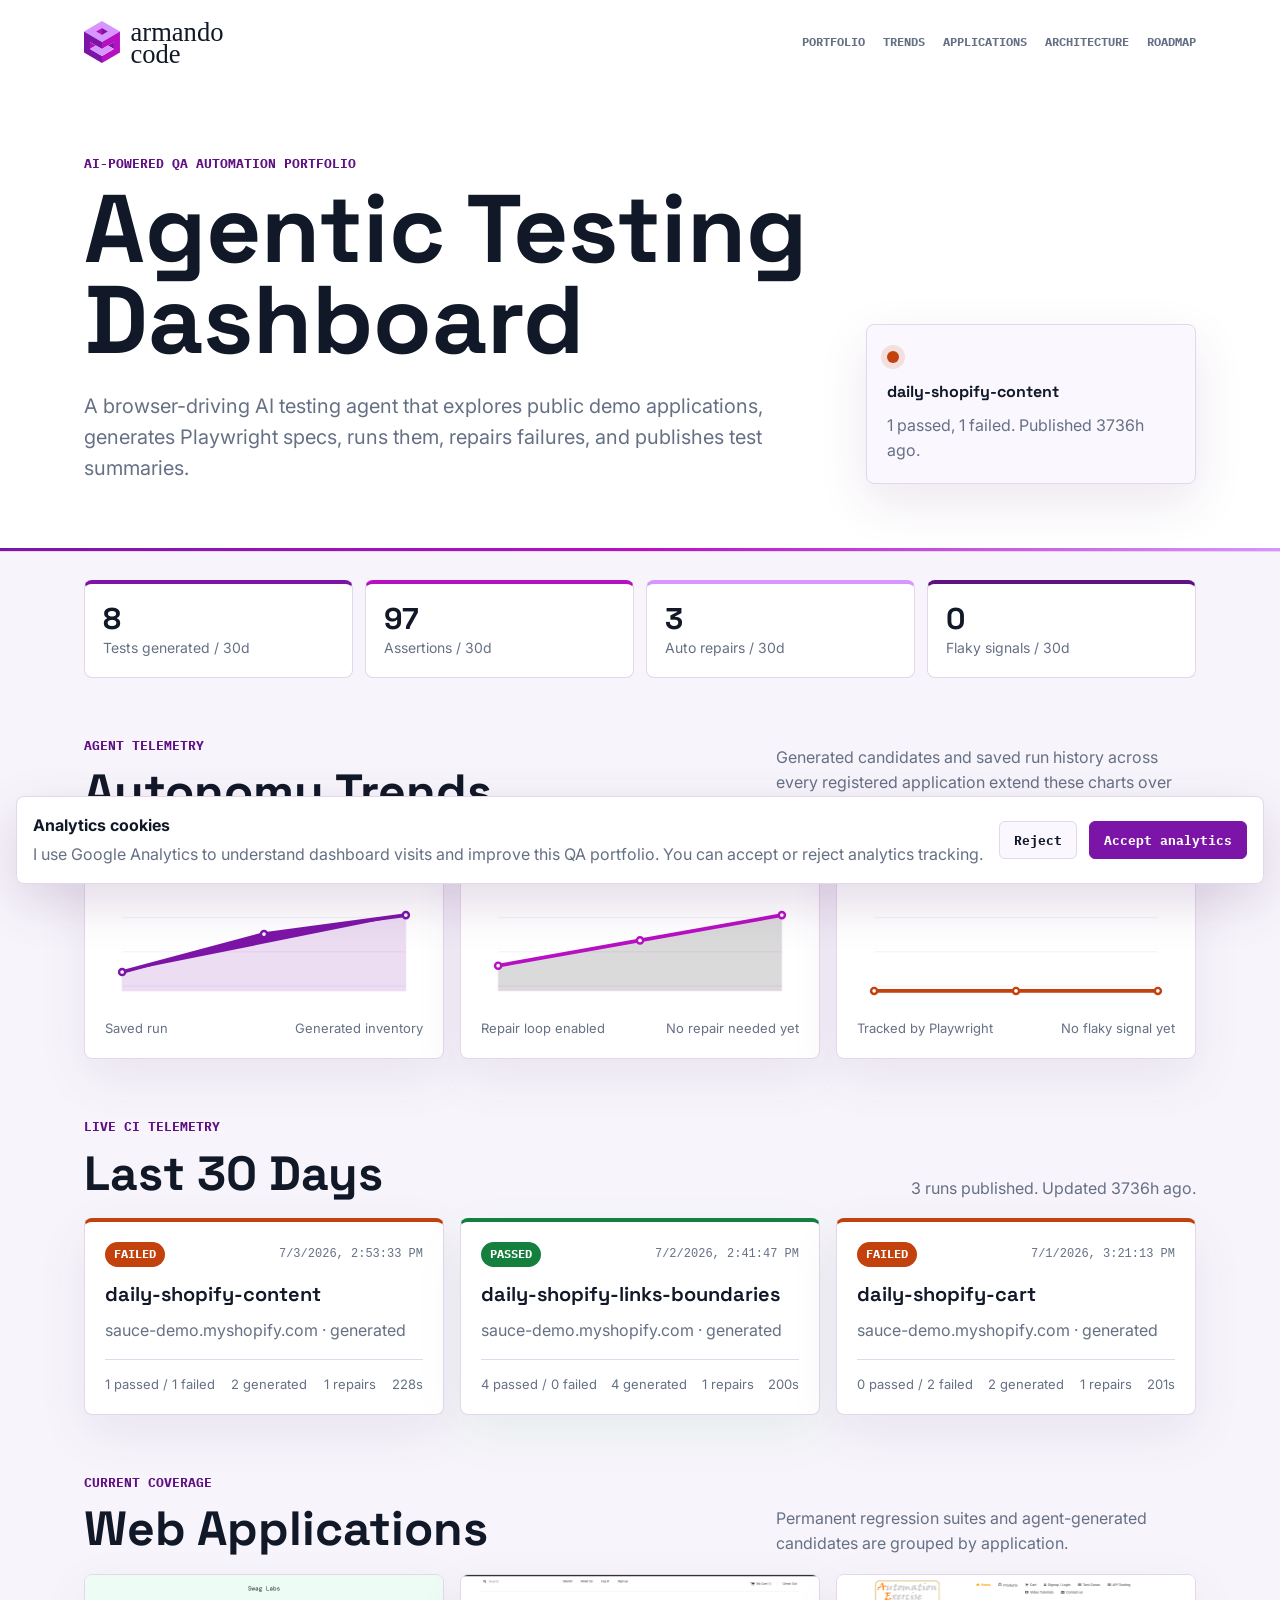
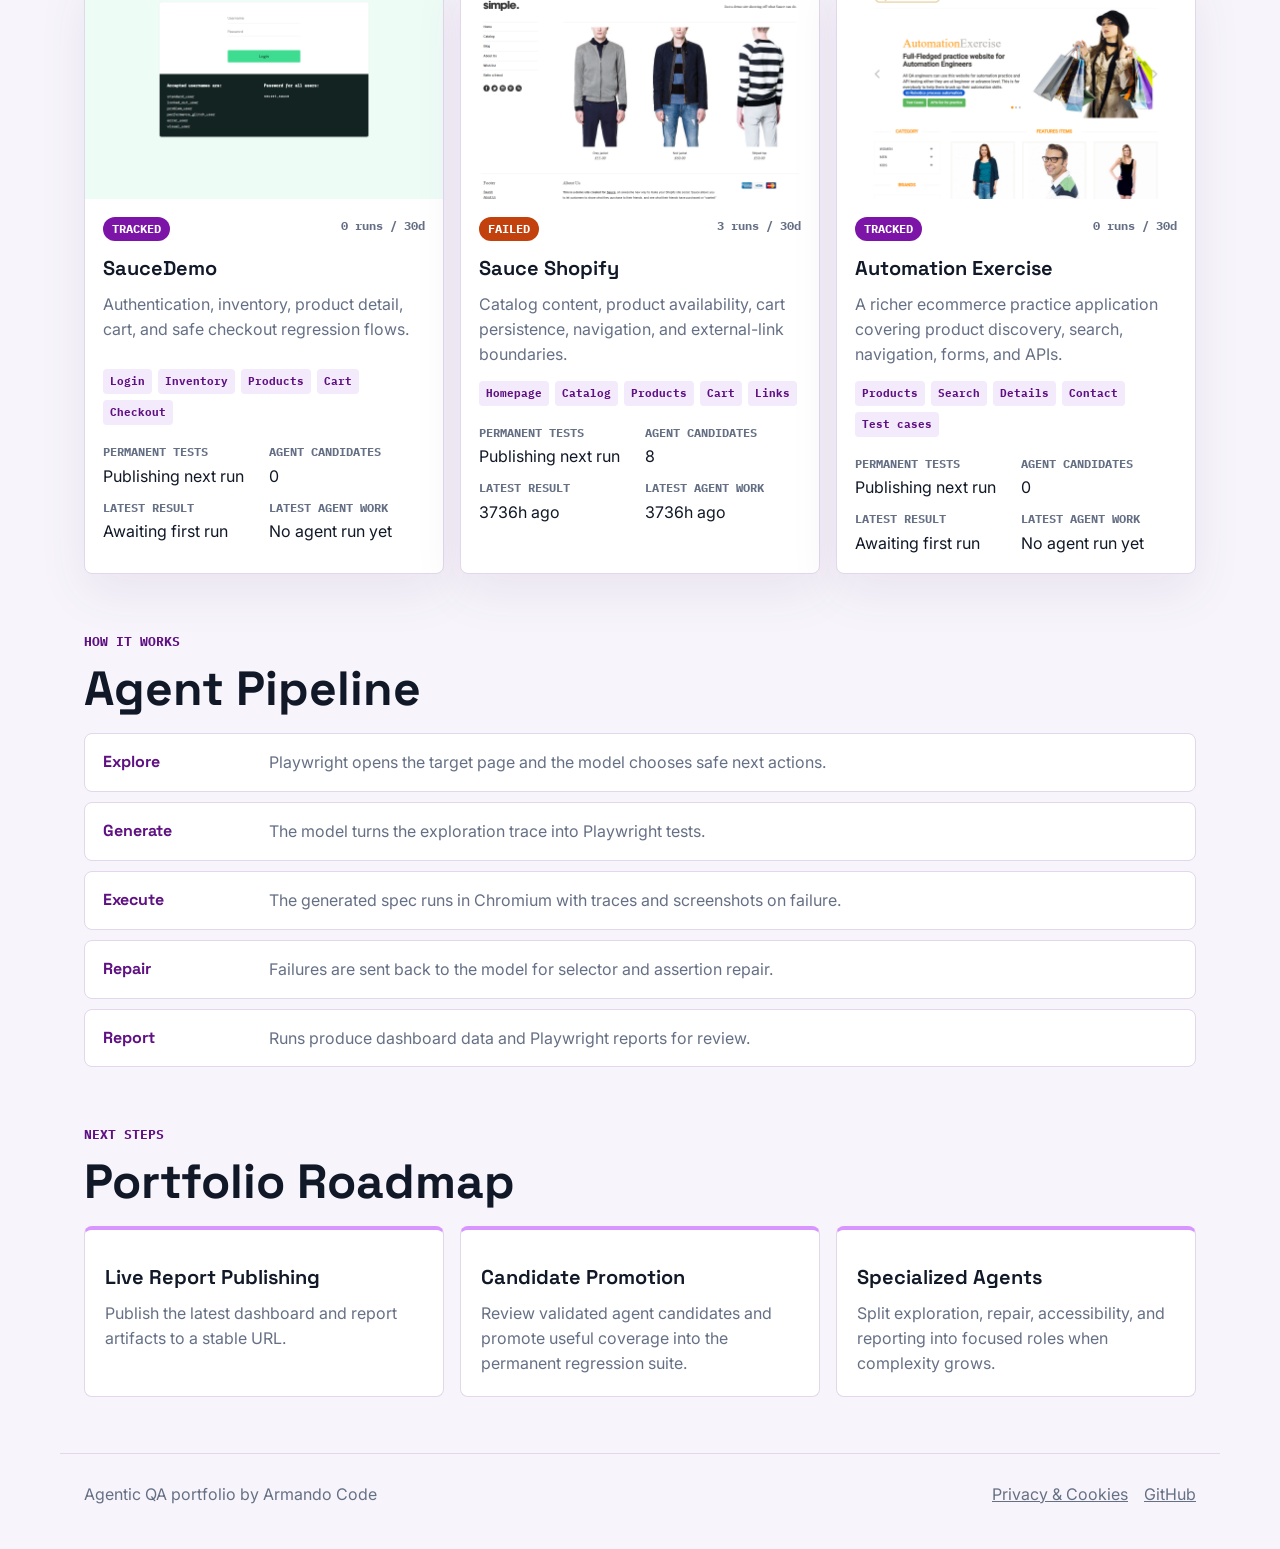
==== commit 8dbad599: "feat: group QA history by web application" ====
--- a/index.html
+++ b/index.html
@@ -20,7 +20,7 @@
       <div class="nav-links">
         <a href="https://armandocode.com">Portfolio</a>
         <a href="#trends">Trends</a>
-        <a href="#flows">Flows</a>
+        <a href="#apps">Applications</a>
         <a href="#architecture">Architecture</a>
         <a href="#roadmap">Roadmap</a>
       </div>
@@ -46,19 +46,19 @@
     <section class="metrics" aria-label="Project metrics">
       <article>
         <strong id="metric-generated-tests">16</strong>
-        <span>Tests generated / 48h</span>
+        <span>Tests generated / 30d</span>
       </article>
       <article>
         <strong id="metric-generated-assertions">93</strong>
-        <span>Assertions / 48h</span>
+        <span>Assertions / 30d</span>
       </article>
       <article>
         <strong id="metric-repairs">0</strong>
-        <span>Auto repairs / 48h</span>
+        <span>Auto repairs / 30d</span>
       </article>
       <article>
         <strong id="metric-flaky">0</strong>
-        <span>Flaky signals / 48h</span>
+        <span>Flaky signals / 30d</span>
       </article>
     </section>
 
@@ -68,7 +68,7 @@
           <p class="eyebrow">Agent telemetry</p>
           <h2>Autonomy Trends</h2>
         </div>
-        <p class="section-note">Baseline from generated specs and saved run history. Daily Shopify generation will extend these charts over time.</p>
+        <p class="section-note">Generated candidates and saved run history across every registered application extend these charts over time.</p>
       </div>
       <div class="chart-grid" aria-label="Agentic testing trend charts">
         <article class="chart-card">
@@ -144,7 +144,7 @@
       <div class="section-heading section-heading-row">
         <div>
           <p class="eyebrow">Live CI telemetry</p>
-          <h2>Last 48 Hours</h2>
+          <h2>Last 30 Days</h2>
         </div>
         <p class="section-note" id="live-runs-updated">Waiting for the first published agent run.</p>
       </div>
@@ -156,51 +156,15 @@
       </div>
     </section>
 
-    <section id="flows" class="section">
-      <div class="section-heading">
-        <p class="eyebrow">Current coverage</p>
-        <h2>Public Demo Flows</h2>
-      </div>
-      <div class="flow-grid">
-        <article class="flow-card">
-          <div class="card-topline">
-            <span class="badge passed">Passed</span>
-            <span>3 tests</span>
-          </div>
-          <h3>Sauce Demo Login</h3>
-          <p>Validates login page controls, successful login, inventory visibility, and product detail navigation.</p>
-          <dl>
-            <div><dt>Target</dt><dd>saucedemo.com</dd></div>
-            <div><dt>Tools</dt><dd>Playwright, Chromium</dd></div>
-          </dl>
-        </article>
-
-        <article class="flow-card">
-          <div class="card-topline">
-            <span class="badge passed">Passed</span>
-            <span>3 tests</span>
-          </div>
-          <h3>Sauce Demo Checkout</h3>
-          <p>Covers login, add-to-cart, cart update, fake checkout, order completion, and return home.</p>
-          <dl>
-            <div><dt>Safety</dt><dd>Public demo checkout</dd></div>
-            <div><dt>Repair</dt><dd>Ready</dd></div>
-          </dl>
-        </article>
-
-        <article class="flow-card">
-          <div class="card-topline">
-            <span class="badge passed">Passed</span>
-            <span>3 tests</span>
-          </div>
-          <h3>Shopify Demo Cart</h3>
-          <p>Checks catalog content, product detail pages, safe add-to-cart behavior, and external link hrefs.</p>
-          <dl>
-            <div><dt>Target</dt><dd>sauce-demo.myshopify.com</dd></div>
-            <div><dt>Boundary</dt><dd>No real checkout</dd></div>
-          </dl>
-        </article>
-      </div>
+    <section id="apps" class="section">
+      <div class="section-heading section-heading-row">
+        <div>
+          <p class="eyebrow">Current coverage</p>
+          <h2>Web Applications</h2>
+        </div>
+        <p class="section-note">Permanent regression suites and agent-generated candidates are grouped by application.</p>
+      </div>
+      <div class="app-grid" id="app-list" aria-live="polite"></div>
     </section>
 
     <section id="architecture" class="section architecture">
@@ -228,8 +192,8 @@
           <p>Publish the latest dashboard and report artifacts to a stable URL.</p>
         </article>
         <article>
-          <h3>Multi-Project Views</h3>
-          <p>Group test suites by product, client demo, or application type.</p>
+          <h3>Candidate Promotion</h3>
+          <p>Review validated agent candidates and promote useful coverage into the permanent regression suite.</p>
         </article>
         <article>
           <h3>Specialized Agents</h3>
--- a/styles.css
+++ b/styles.css
@@ -266,6 +266,7 @@
 }
 
 .flow-grid,
+.app-grid,
 .roadmap-grid,
 .chart-grid,
 .run-grid {
@@ -275,6 +276,7 @@
 }
 
 .flow-card,
+.app-card,
 .roadmap-grid article,
 .chart-card,
 .run-card {
@@ -473,6 +475,69 @@
 
 .flow-card {
   border-top: 4px solid var(--accent);
+}
+
+.app-card {
+  background: var(--panel);
+  border: 1px solid var(--line);
+  border-radius: 8px;
+  box-shadow: 0 18px 50px rgba(74, 20, 100, .08);
+  overflow: hidden;
+  padding: 0;
+}
+
+.app-image-link {
+  background: #f1f3f5;
+  display: block;
+  overflow: hidden;
+}
+
+.app-image {
+  aspect-ratio: 16 / 10;
+  display: block;
+  object-fit: cover;
+  object-position: top center;
+  transition: transform 180ms ease;
+  width: 100%;
+}
+
+.app-image-link:hover .app-image {
+  transform: scale(1.015);
+}
+
+.app-content {
+  padding: 18px;
+}
+
+.app-content h3 {
+  margin-bottom: 8px;
+}
+
+.app-content > p {
+  color: var(--muted);
+  margin: 0;
+  min-height: 63px;
+}
+
+.flow-tags {
+  display: flex;
+  flex-wrap: wrap;
+  gap: 6px;
+  margin-top: 14px;
+}
+
+.flow-tags span {
+  background: #f3eafb;
+  border-radius: 4px;
+  color: var(--accent-dark);
+  font-family: var(--font-mono);
+  font-size: 11px;
+  font-weight: 700;
+  padding: 4px 7px;
+}
+
+.app-stats {
+  grid-template-columns: repeat(2, minmax(0, 1fr));
 }
 
 .roadmap-grid article {
@@ -650,6 +715,7 @@
   .hero,
   .metrics,
   .flow-grid,
+  .app-grid,
   .roadmap-grid,
   .chart-grid,
   .run-grid {
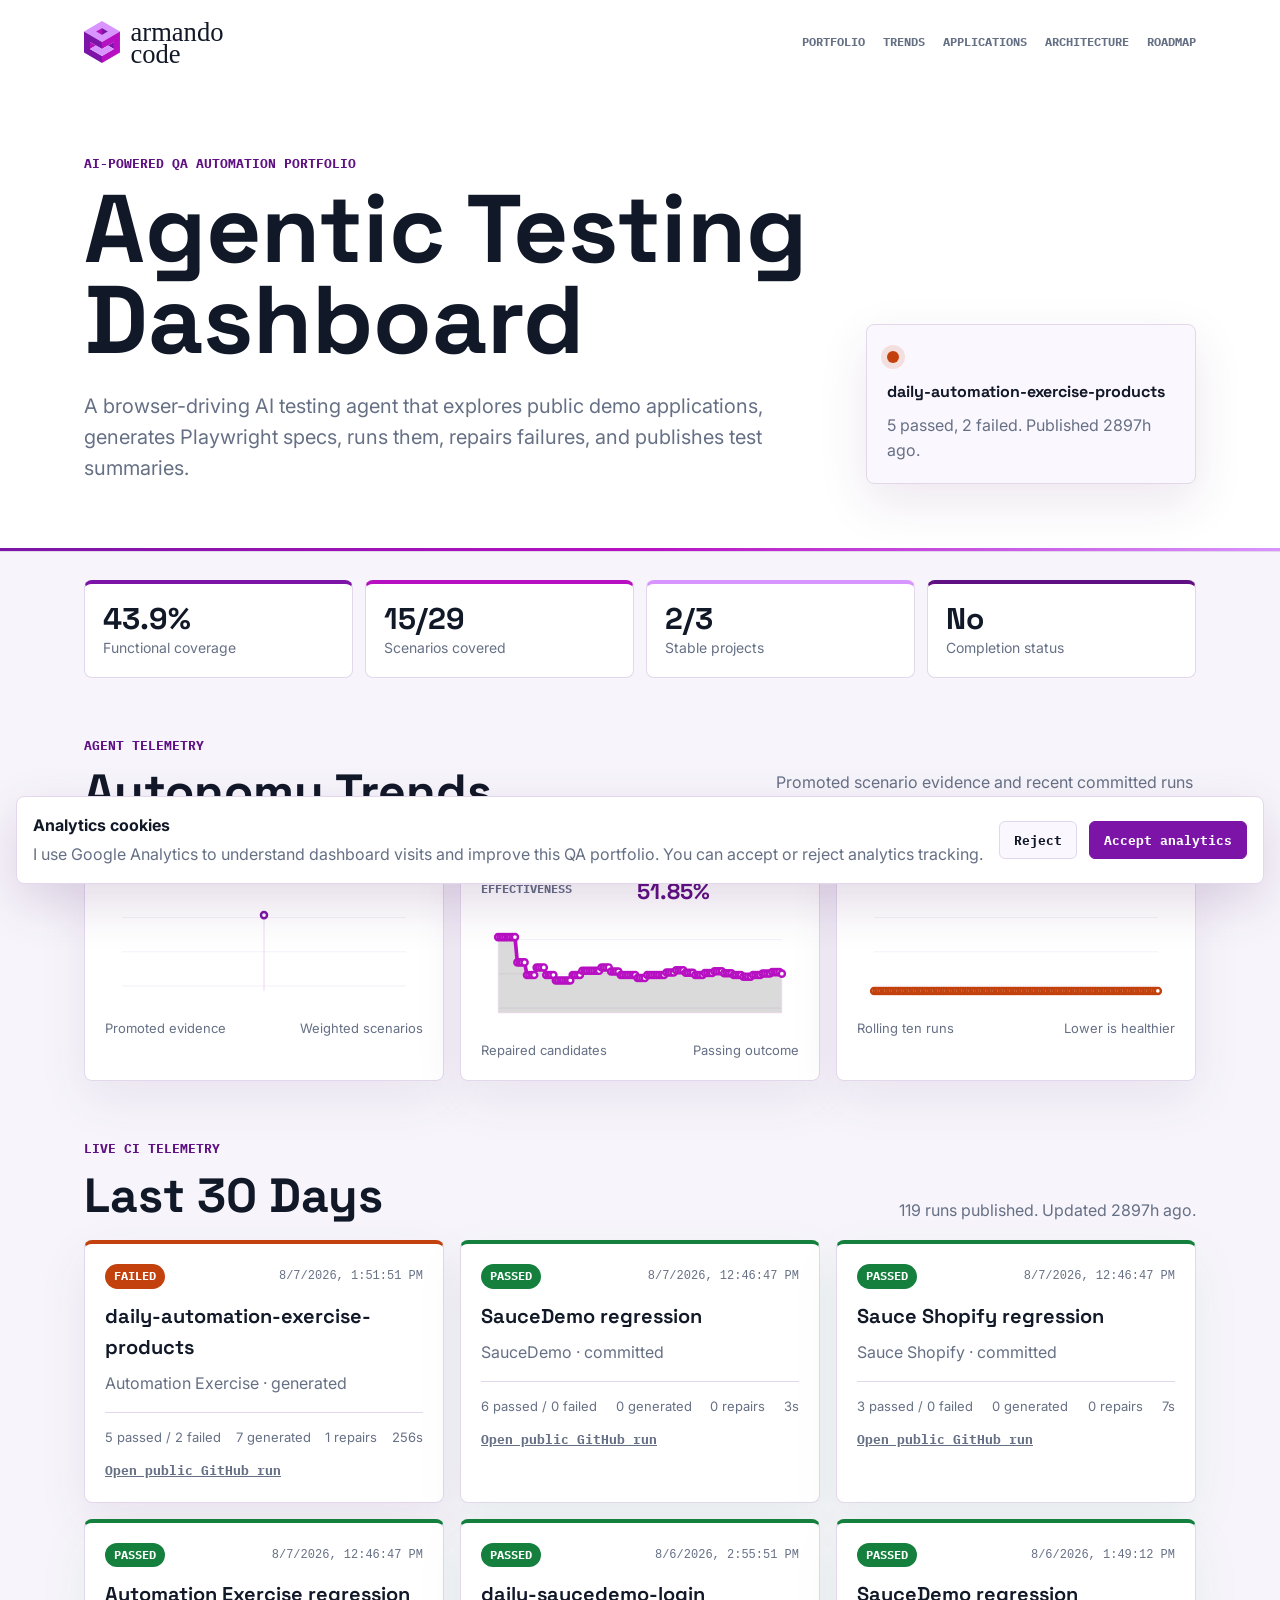
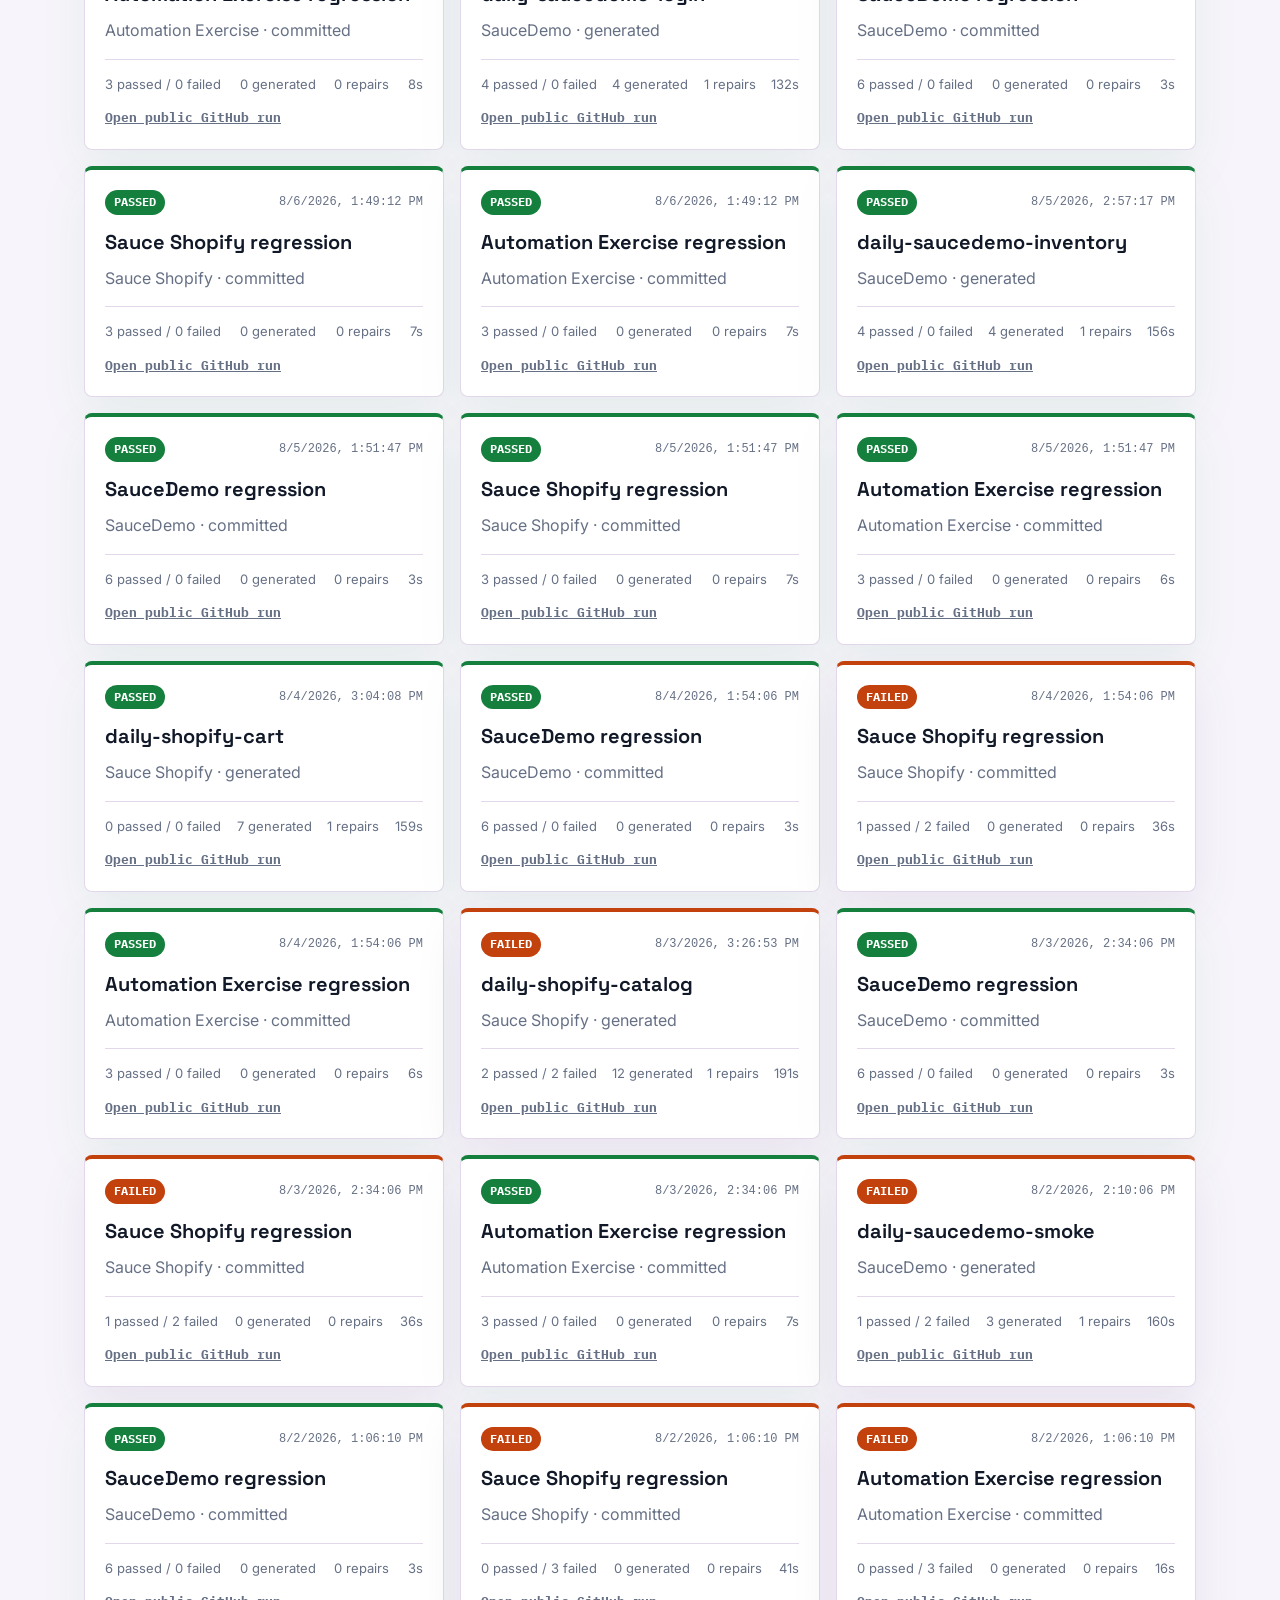
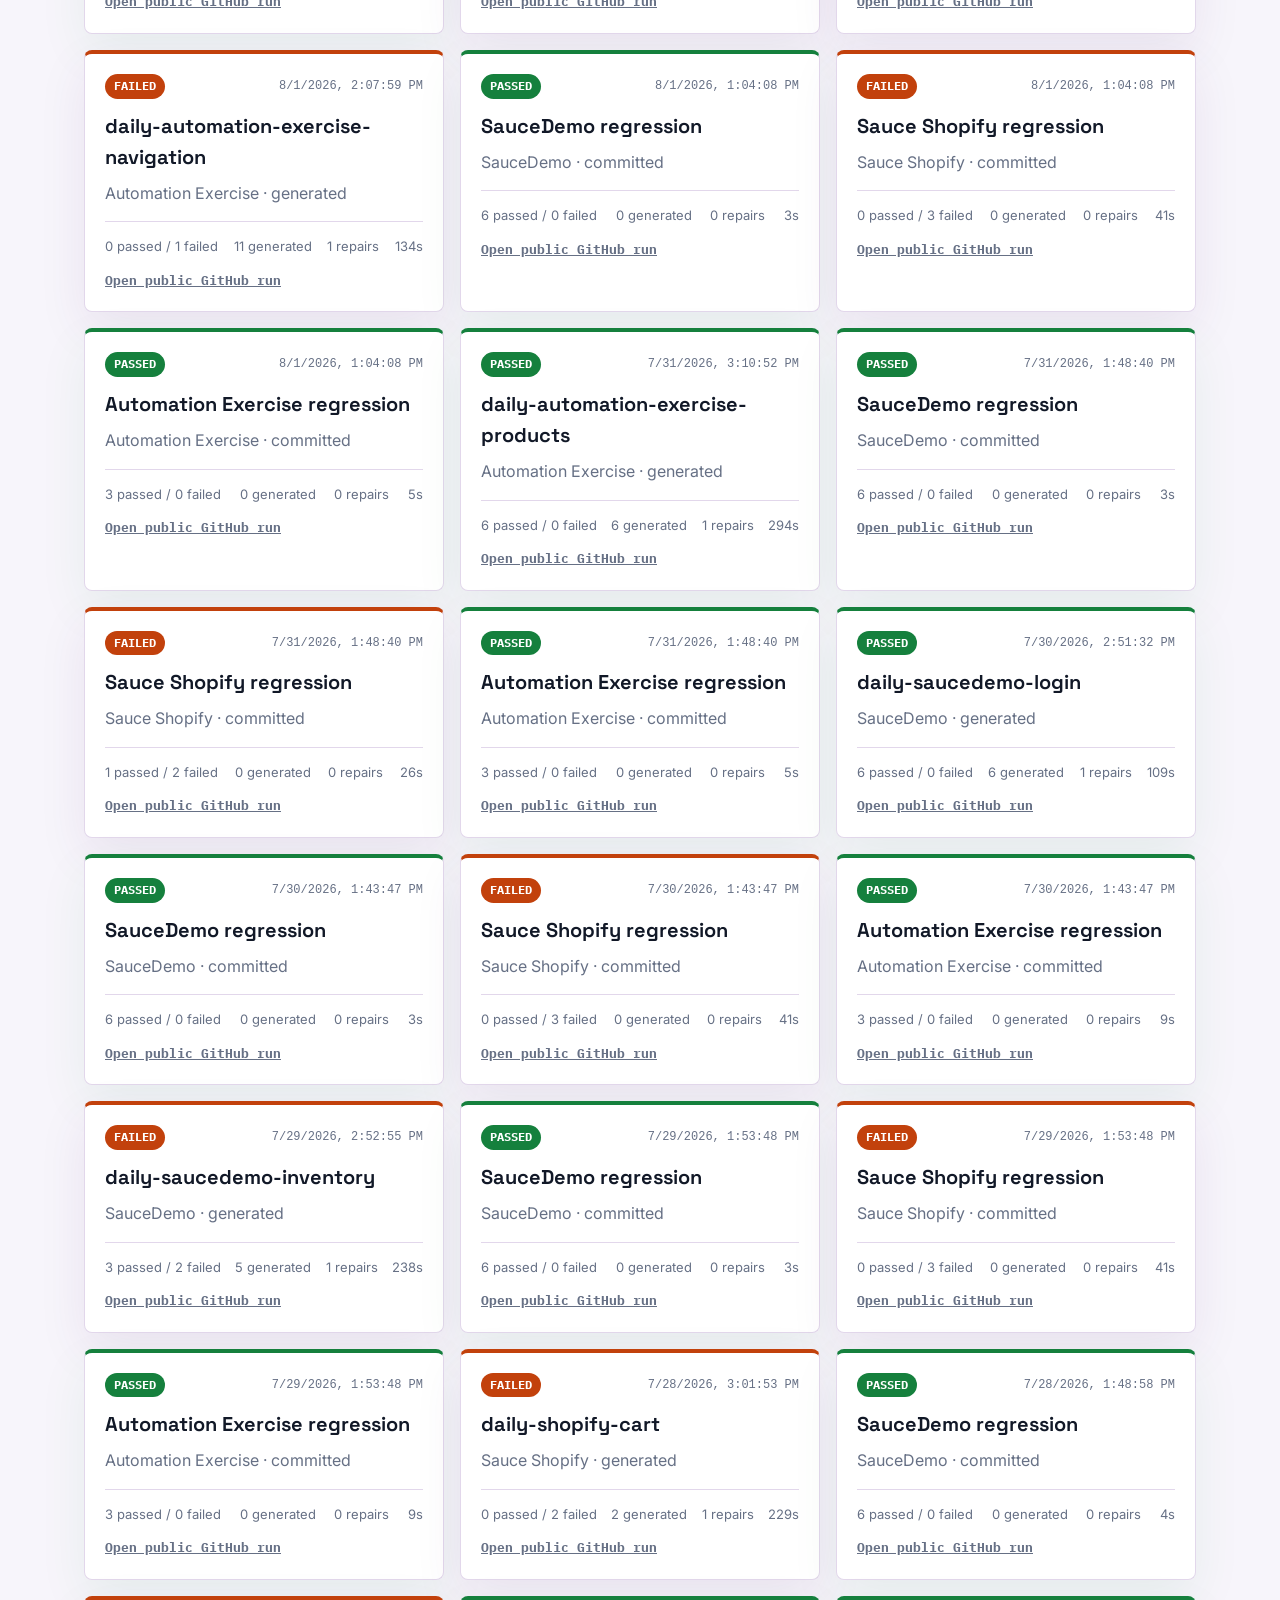
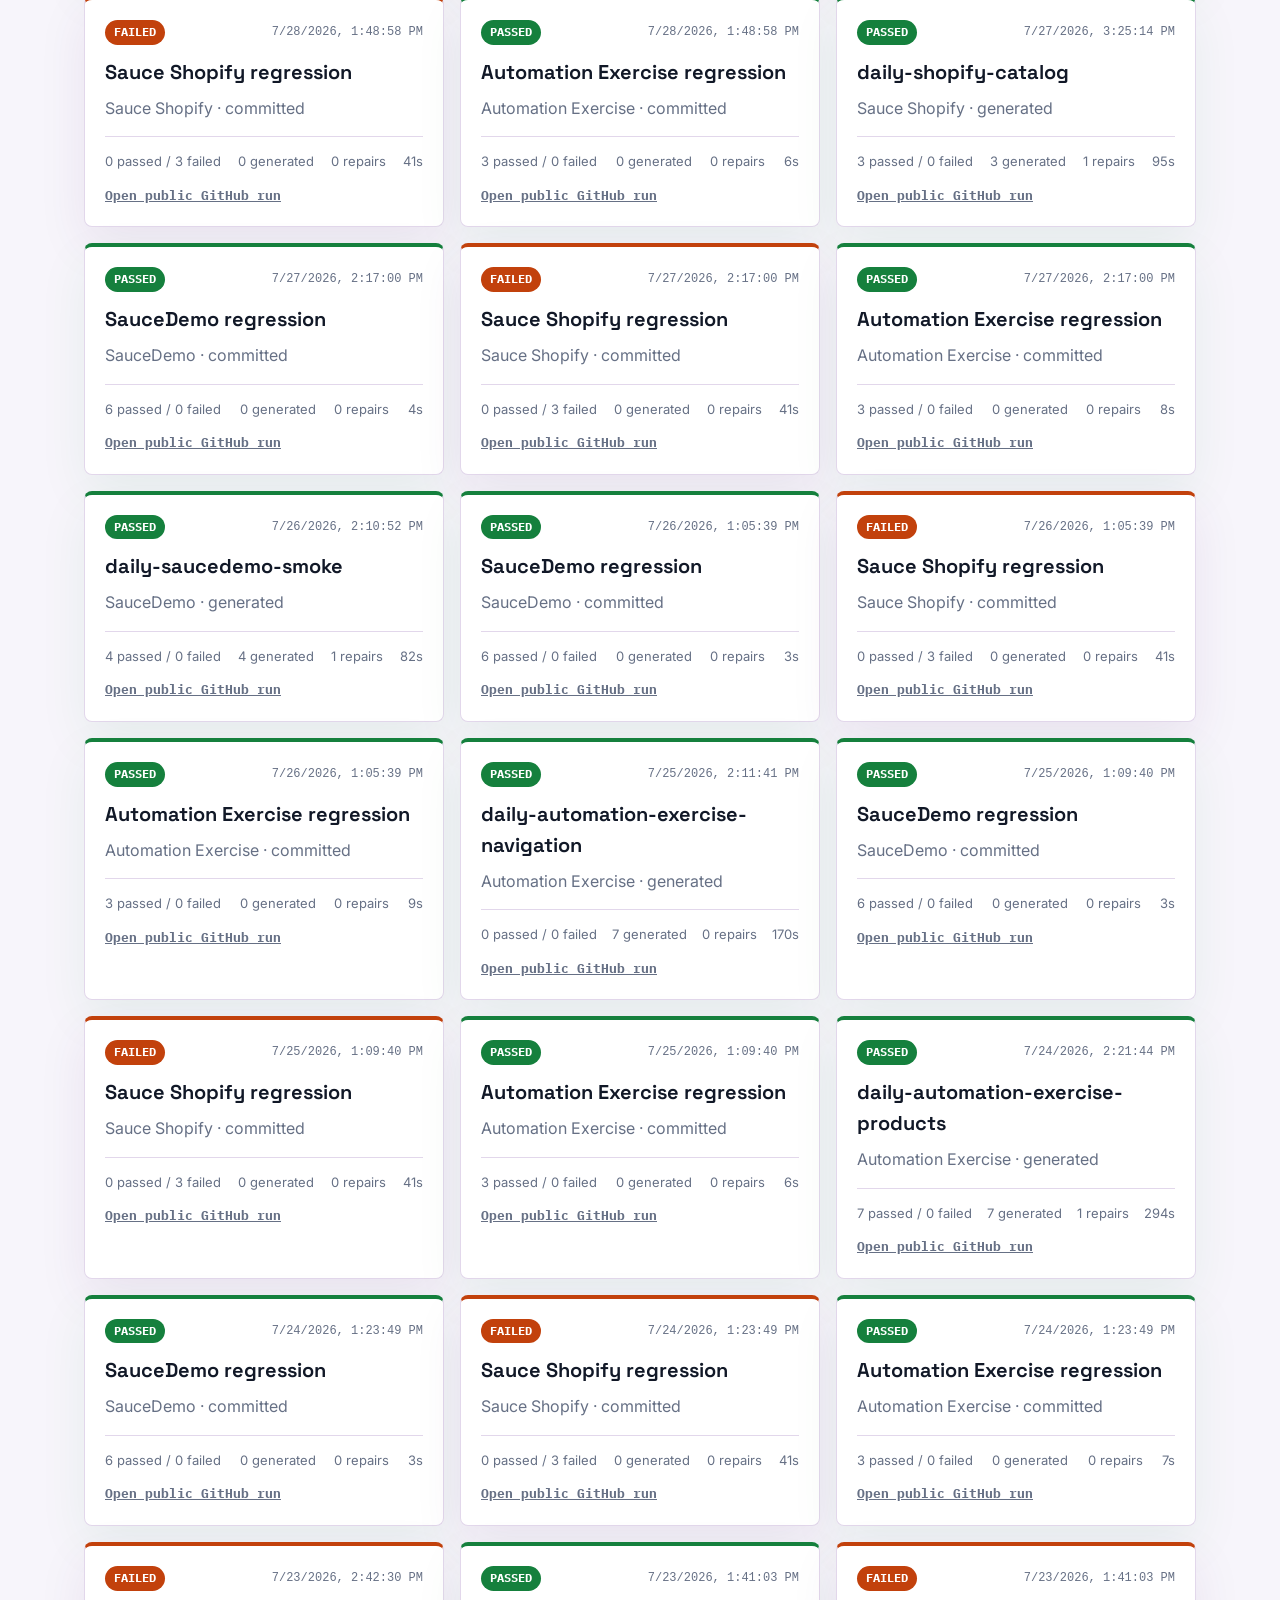
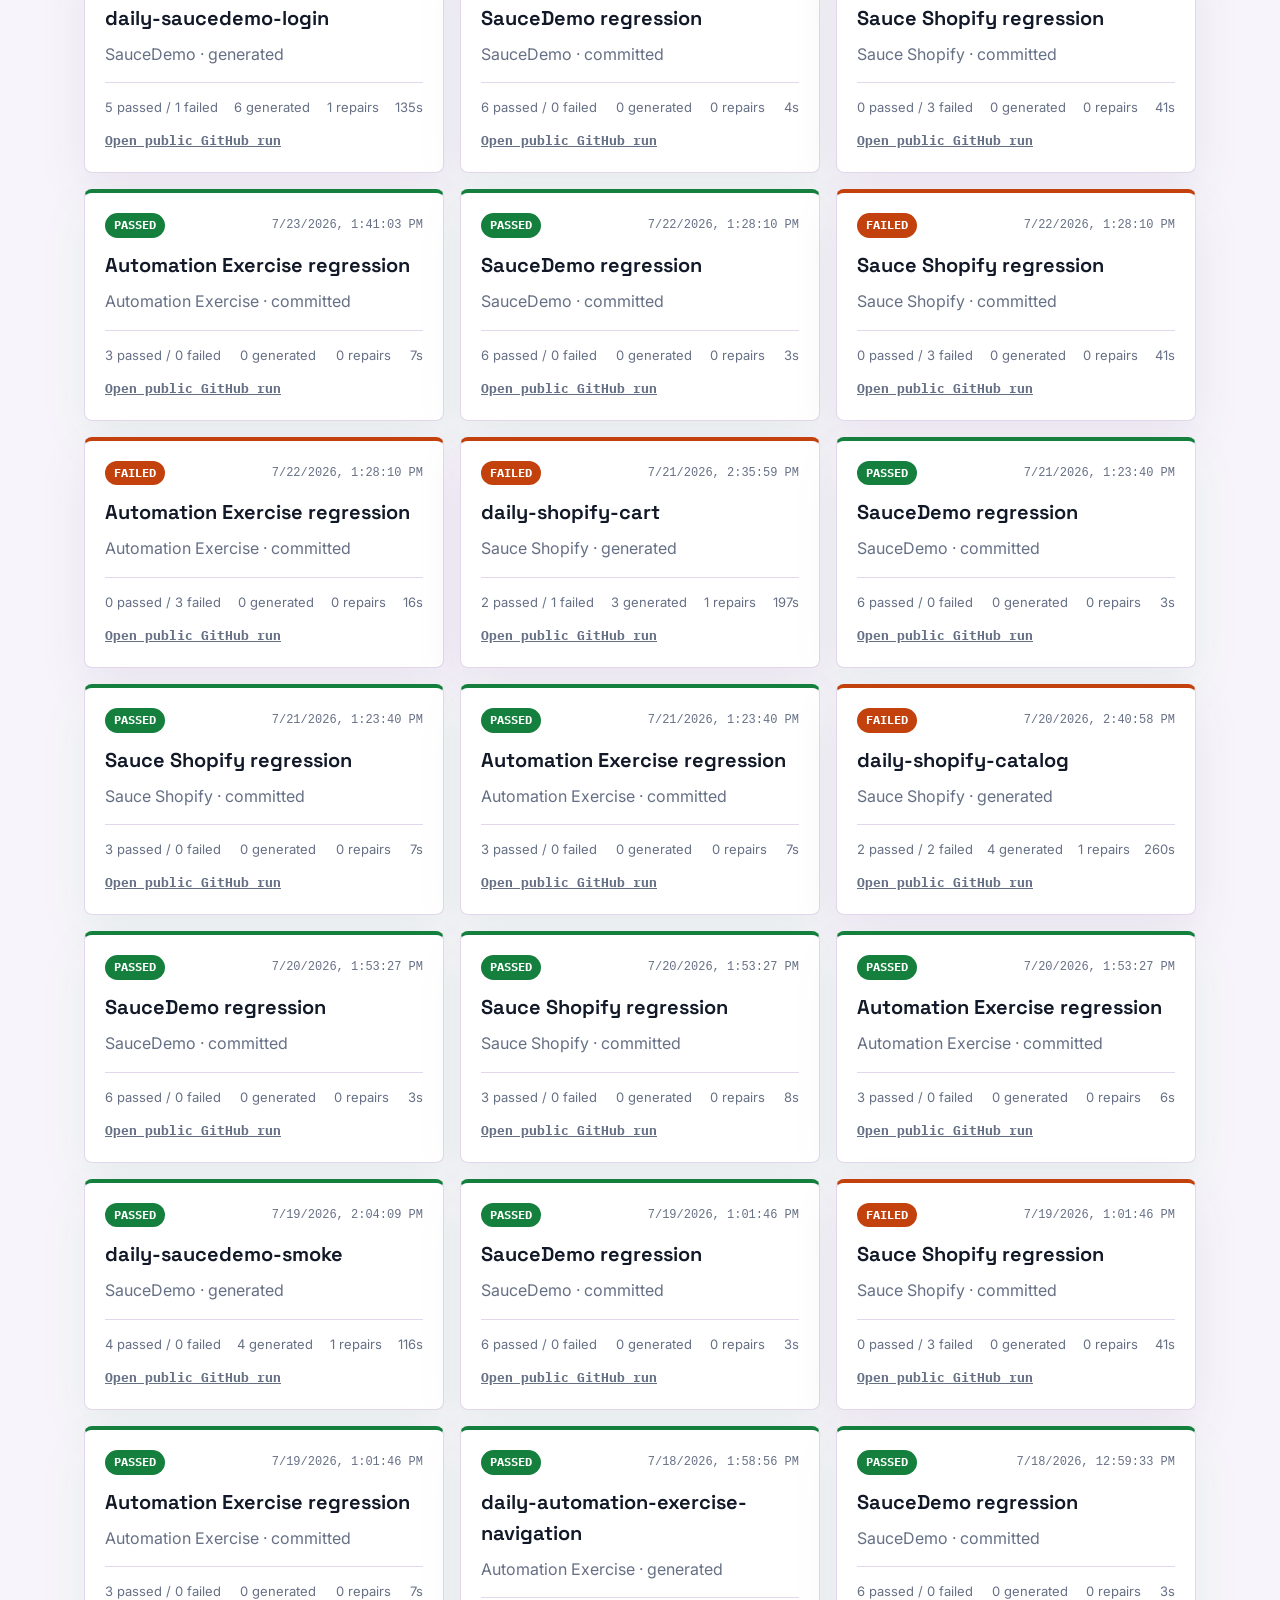
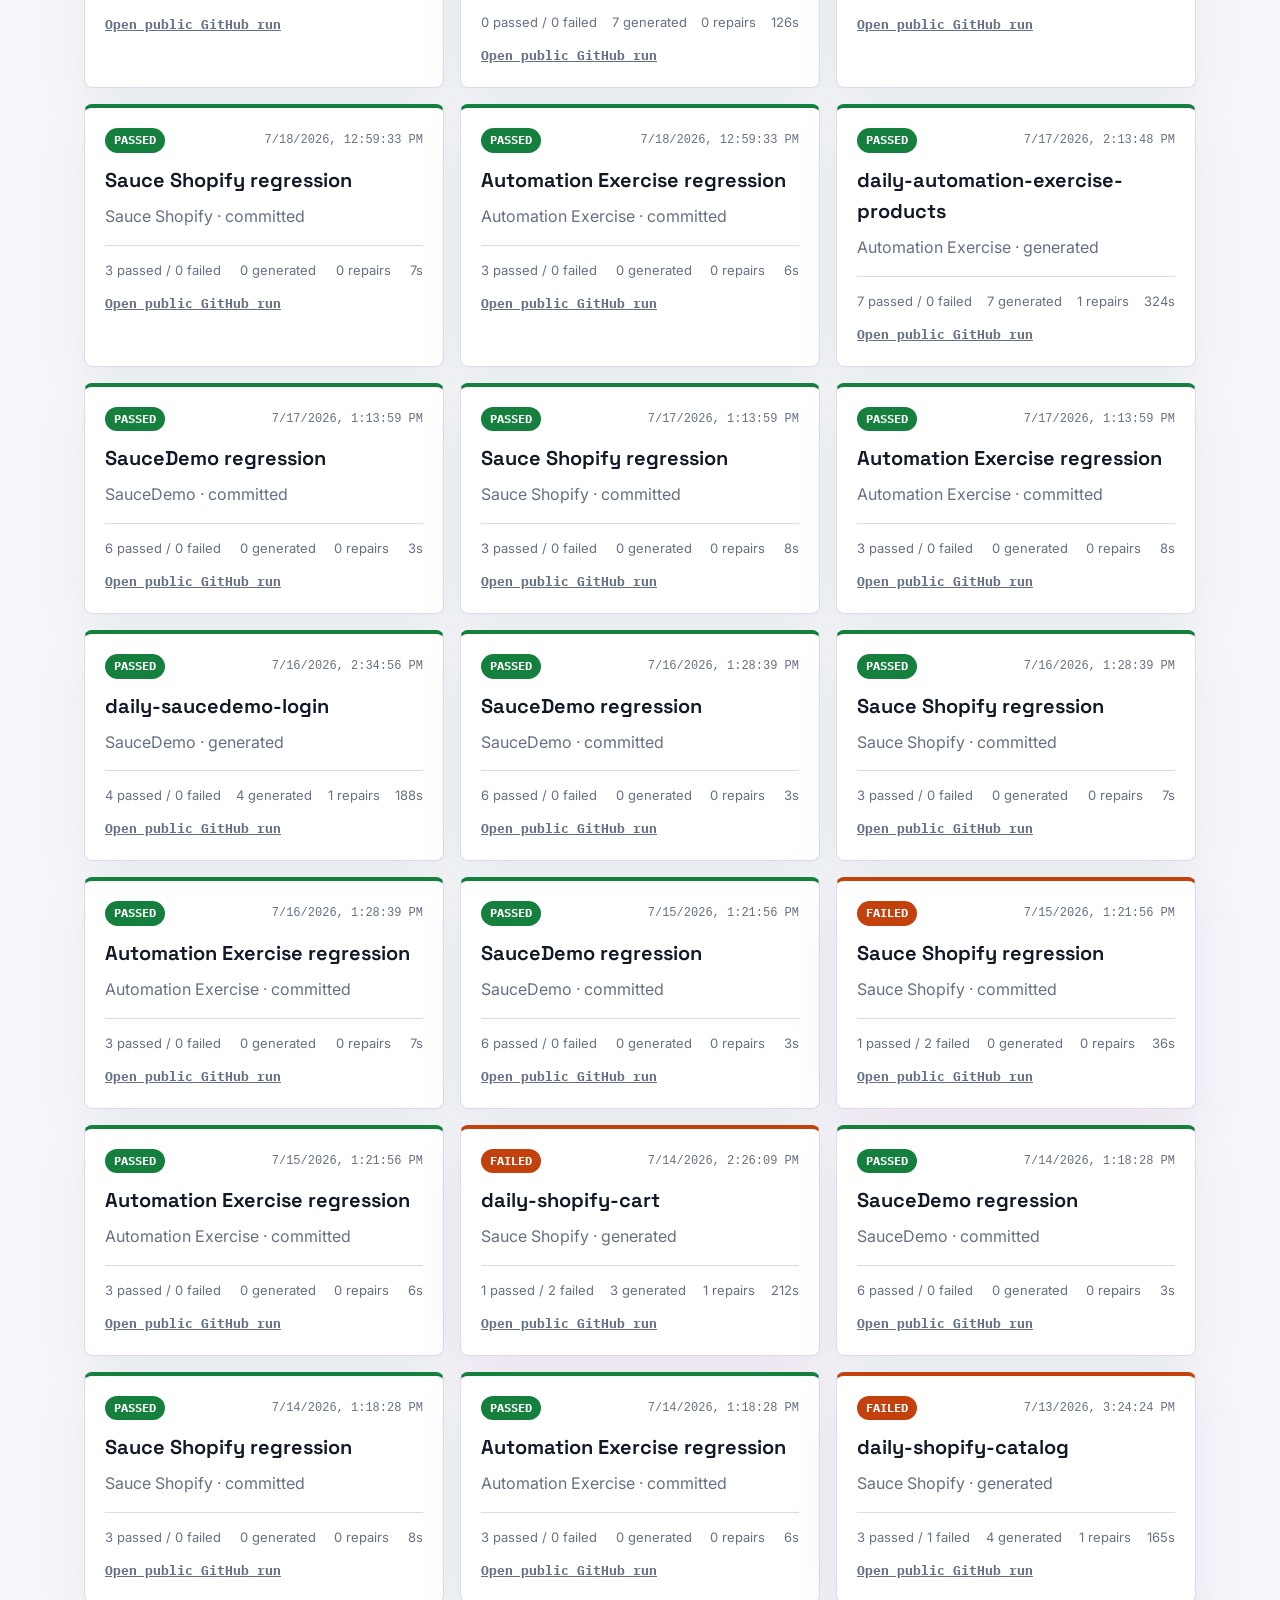
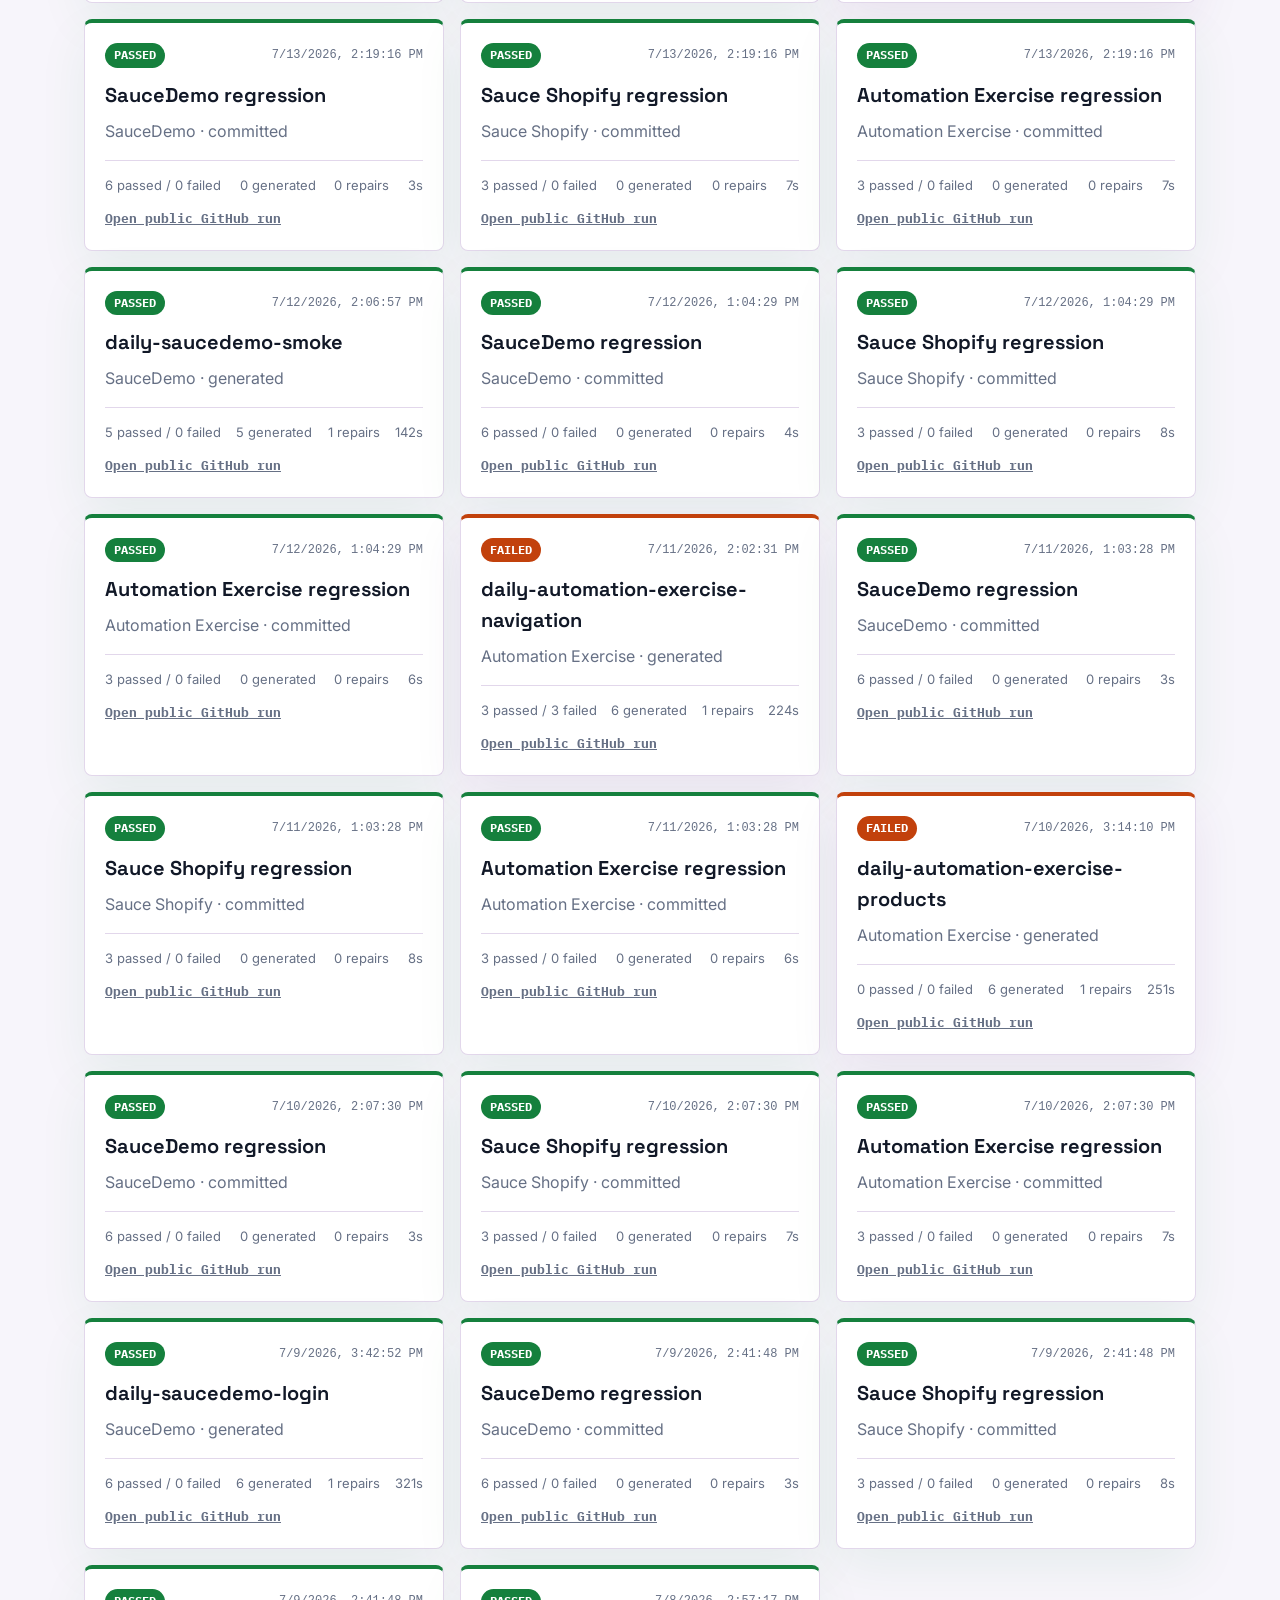
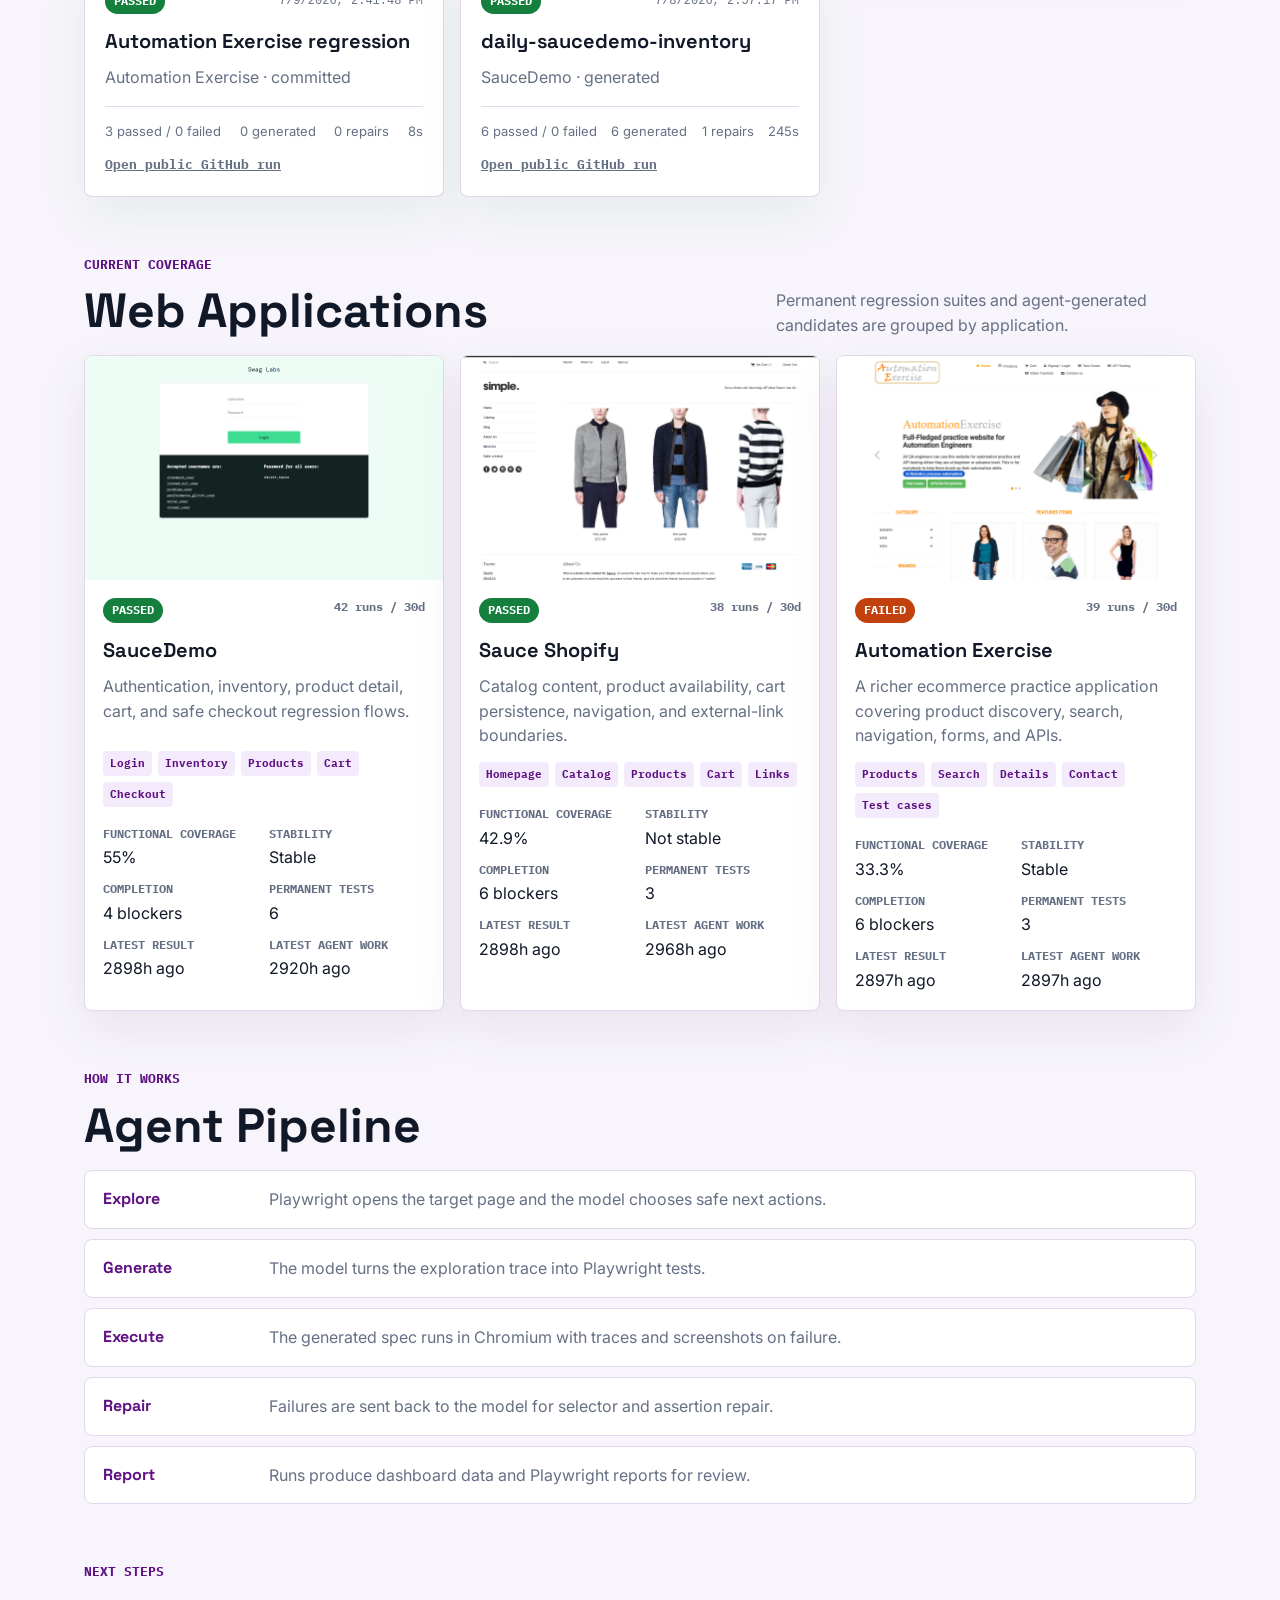
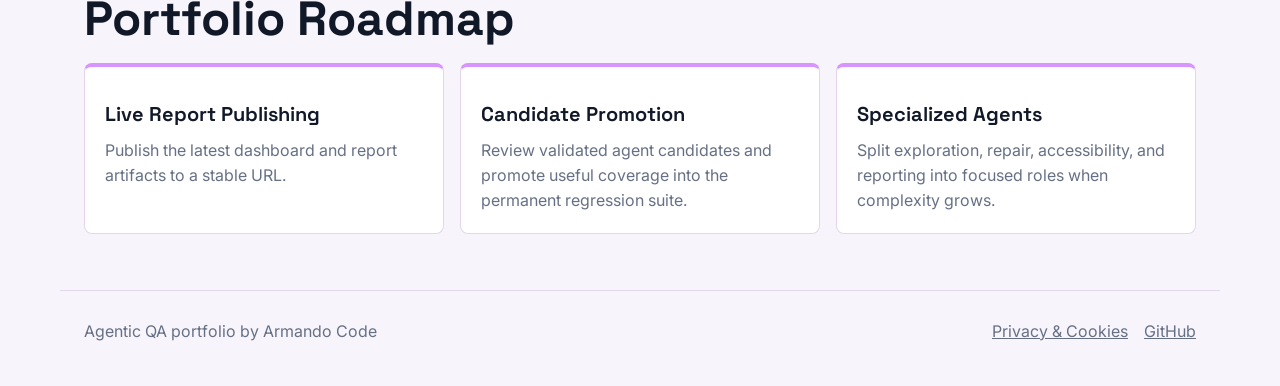
==== commit 955d662f: "feat: report functional QA coverage" ====
--- a/index.html
+++ b/index.html
@@ -45,20 +45,20 @@
   <main>
     <section class="metrics" aria-label="Project metrics">
       <article>
-        <strong id="metric-generated-tests">16</strong>
-        <span>Tests generated / 30d</span>
-      </article>
-      <article>
-        <strong id="metric-generated-assertions">93</strong>
-        <span>Assertions / 30d</span>
-      </article>
-      <article>
-        <strong id="metric-repairs">0</strong>
-        <span>Auto repairs / 30d</span>
-      </article>
-      <article>
-        <strong id="metric-flaky">0</strong>
-        <span>Flaky signals / 30d</span>
+        <strong id="metric-functional-coverage">43.9%</strong>
+        <span>Functional coverage</span>
+      </article>
+      <article>
+        <strong id="metric-covered-scenarios">15/29</strong>
+        <span>Scenarios covered</span>
+      </article>
+      <article>
+        <strong id="metric-stable-projects">2/3</strong>
+        <span>Stable projects</span>
+      </article>
+      <article>
+        <strong id="metric-done">No</strong>
+        <span>Completion status</span>
       </article>
     </section>
 
@@ -68,15 +68,15 @@
           <p class="eyebrow">Agent telemetry</p>
           <h2>Autonomy Trends</h2>
         </div>
-        <p class="section-note">Generated candidates and saved run history across every registered application extend these charts over time.</p>
+        <p class="section-note">Promoted scenario evidence and recent committed runs extend these charts over time.</p>
       </div>
       <div class="chart-grid" aria-label="Agentic testing trend charts">
         <article class="chart-card">
           <div class="chart-topline">
-            <span>Coverage growth</span>
-            <strong id="trend-coverage-label">1 -> 16</strong>
-          </div>
-          <svg class="trend-chart" id="trend-coverage-chart" viewBox="0 0 520 180" role="img" aria-label="Coverage growth from one saved generated test to sixteen generated tests">
+            <span>Functional coverage</span>
+            <strong id="trend-coverage-label">43.9%</strong>
+          </div>
+          <svg class="trend-chart" id="trend-coverage-chart" viewBox="0 0 520 180" role="img" aria-label="Weighted functional coverage backed by promoted test evidence">
             <line class="chart-grid-line" x1="28" y1="32" x2="492" y2="32"></line>
             <line class="chart-grid-line" x1="28" y1="88" x2="492" y2="88"></line>
             <line class="chart-grid-line" x1="28" y1="144" x2="492" y2="144"></line>
@@ -89,17 +89,17 @@
             <circle cx="492" cy="25" r="5"></circle>
           </svg>
           <div class="chart-footer">
-            <span>Saved run</span>
-            <span>Generated inventory</span>
+            <span>Promoted evidence</span>
+            <span>Weighted scenarios</span>
           </div>
         </article>
 
         <article class="chart-card">
           <div class="chart-topline">
-            <span>Autonomous repairs</span>
-            <strong id="trend-repairs-label">0 applied</strong>
-          </div>
-          <svg class="trend-chart" id="trend-repairs-chart" viewBox="0 0 520 180" role="img" aria-label="Autonomous repairs currently at zero applied repairs">
+            <span>Repair effectiveness</span>
+            <strong id="trend-repairs-label">0%</strong>
+          </div>
+          <svg class="trend-chart" id="trend-repairs-chart" viewBox="0 0 520 180" role="img" aria-label="Percentage of repaired runs that subsequently passed">
             <line class="chart-grid-line" x1="28" y1="32" x2="492" y2="32"></line>
             <line class="chart-grid-line" x1="28" y1="88" x2="492" y2="88"></line>
             <line class="chart-grid-line" x1="28" y1="144" x2="492" y2="144"></line>
@@ -111,17 +111,17 @@
             <circle cx="492" cy="144" r="5"></circle>
           </svg>
           <div class="chart-footer">
-            <span>Repair loop enabled</span>
-            <span>No repair needed yet</span>
+            <span>Repaired candidates</span>
+            <span>Passing outcome</span>
           </div>
         </article>
 
         <article class="chart-card">
           <div class="chart-topline">
-            <span>Flakiness signals</span>
-            <strong id="trend-flaky-label">0 flaky</strong>
-          </div>
-          <svg class="trend-chart" id="trend-flaky-chart" viewBox="0 0 520 180" role="img" aria-label="Flakiness signals currently at zero flaky tests">
+            <span>Flakiness rate</span>
+            <strong id="trend-flaky-label">0%</strong>
+          </div>
+          <svg class="trend-chart" id="trend-flaky-chart" viewBox="0 0 520 180" role="img" aria-label="Flaky test rate across the ten most recent runs">
             <line class="chart-grid-line" x1="28" y1="32" x2="492" y2="32"></line>
             <line class="chart-grid-line" x1="28" y1="88" x2="492" y2="88"></line>
             <line class="chart-grid-line" x1="28" y1="144" x2="492" y2="144"></line>
@@ -133,8 +133,8 @@
             <circle cx="492" cy="144" r="5"></circle>
           </svg>
           <div class="chart-footer">
-            <span>Tracked by Playwright</span>
-            <span>No flaky signal yet</span>
+            <span>Rolling ten runs</span>
+            <span>Lower is healthier</span>
           </div>
         </article>
       </div>
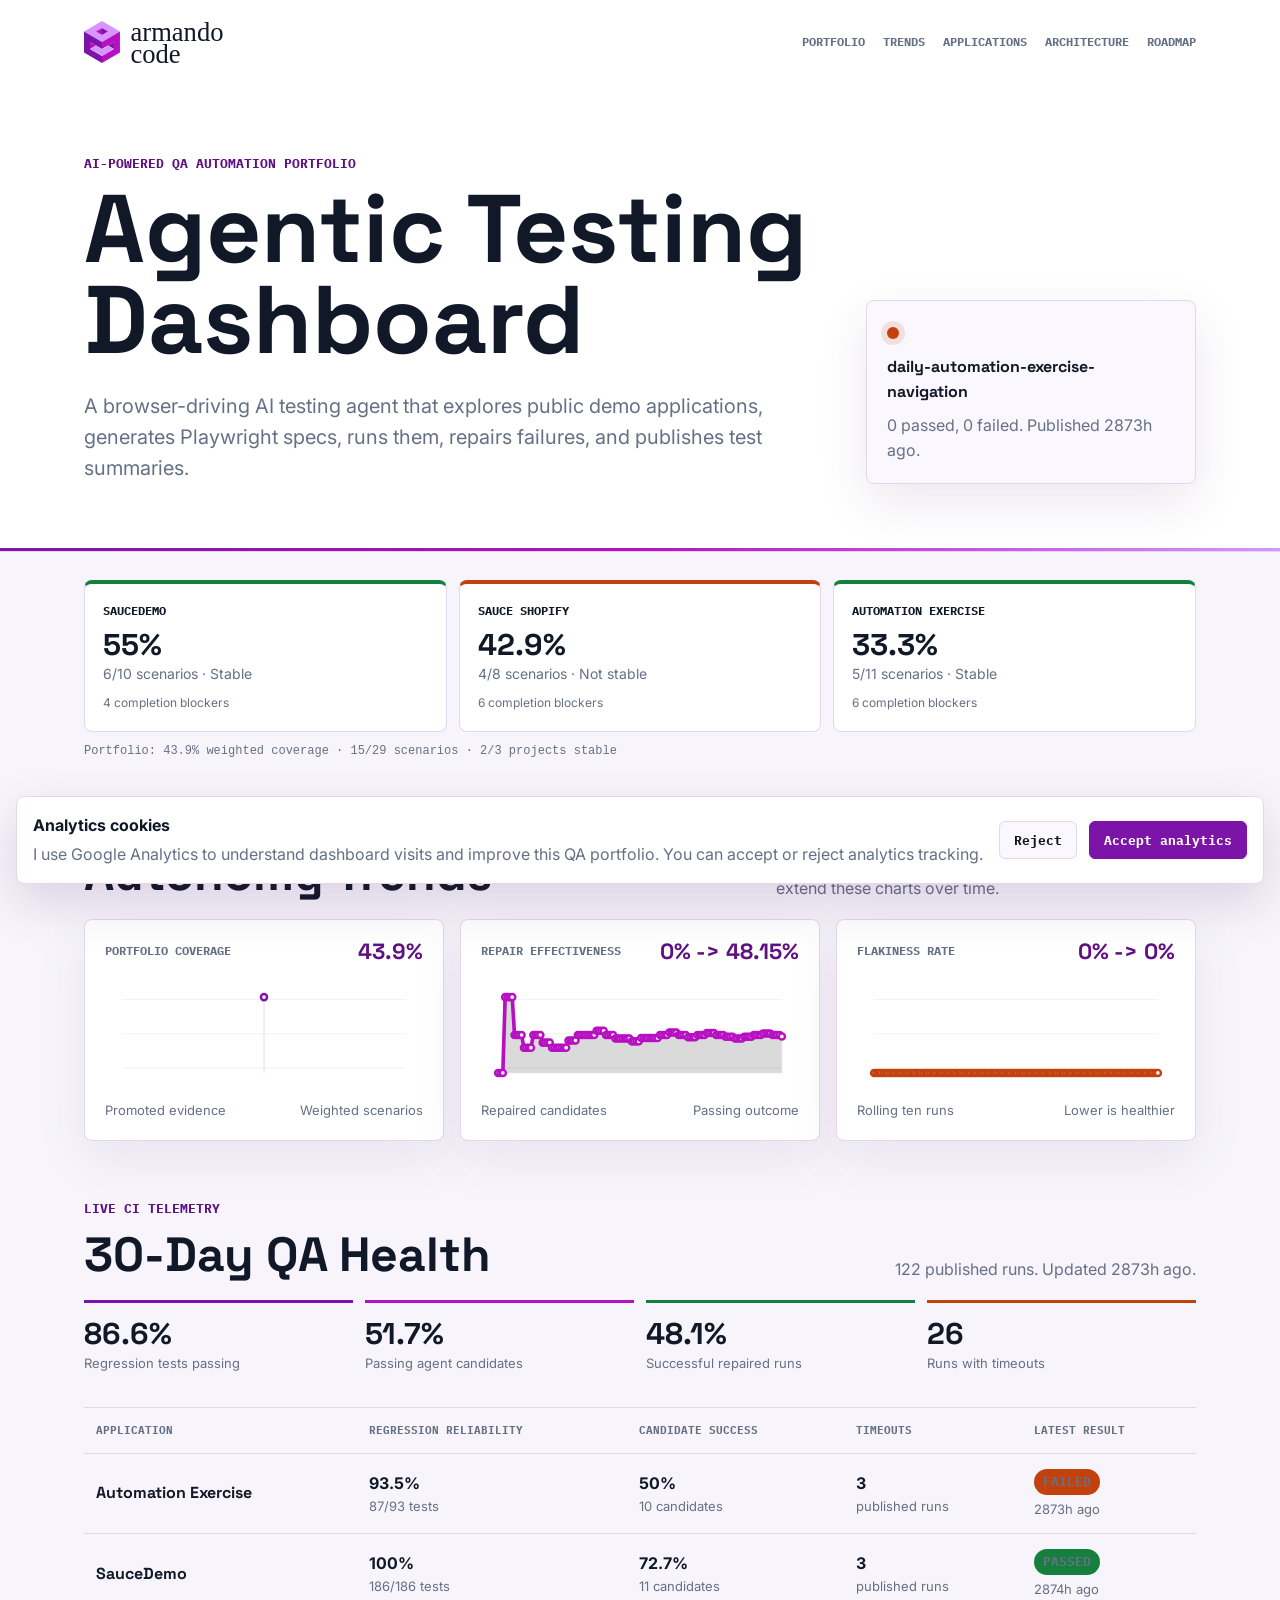
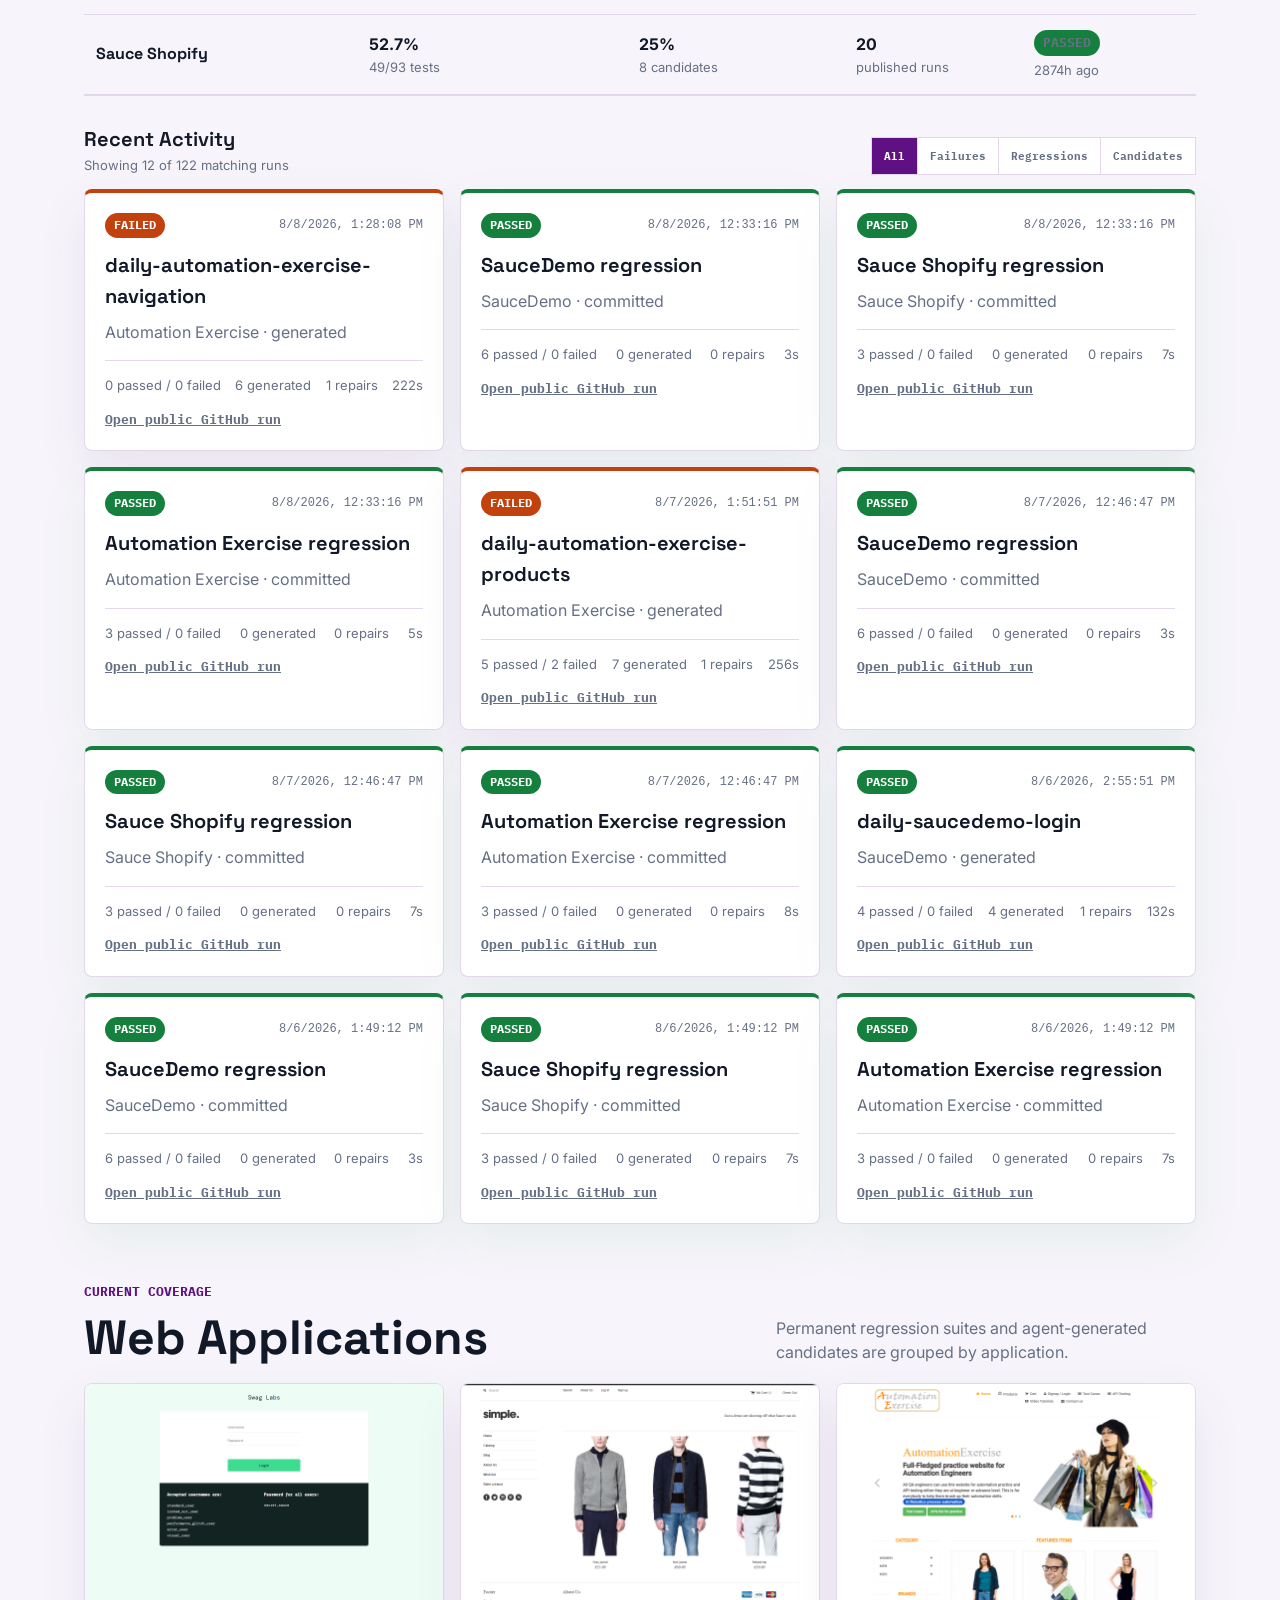
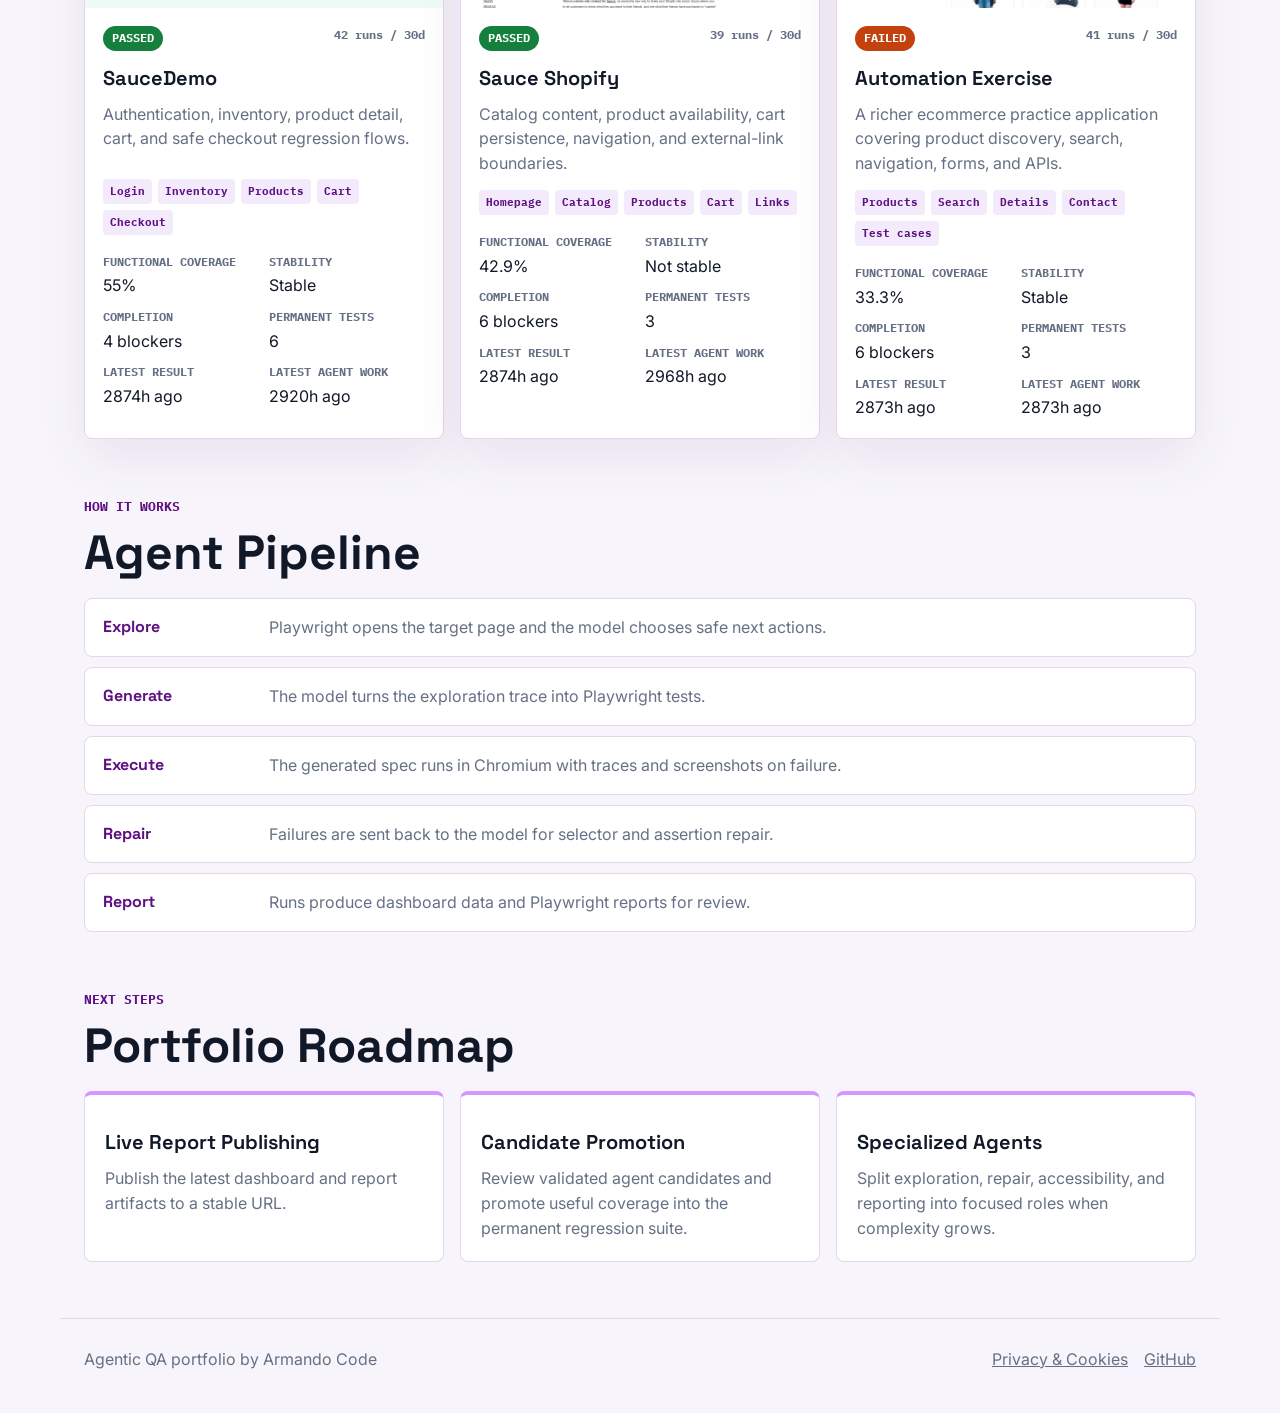
==== commit 0e05e6a6: "feat: improve project QA health reporting" ====
--- a/index.html
+++ b/index.html
@@ -7,7 +7,7 @@
   <link rel="preconnect" href="https://fonts.googleapis.com">
   <link rel="preconnect" href="https://fonts.gstatic.com" crossorigin>
   <link href="https://fonts.googleapis.com/css2?family=IBM+Plex+Mono:wght@500;600;700&family=Inter:wght@400;500;600;700;800&family=Space+Grotesk:wght@500;600;700&display=swap" rel="stylesheet">
-  <link rel="stylesheet" href="styles.css?v=20260622-nav">
+  <link rel="stylesheet" href="styles.css?v=20260808-project-coverage">
 </head>
 <body>
   <header class="site-header">
@@ -43,24 +43,27 @@
   </header>
 
   <main>
-    <section class="metrics" aria-label="Project metrics">
-      <article>
-        <strong id="metric-functional-coverage">43.9%</strong>
-        <span>Functional coverage</span>
+    <section class="metrics coverage-metrics" id="project-coverage-metrics" aria-label="Functional coverage by project">
+      <article class="stable">
+        <span class="metric-project">SauceDemo</span>
+        <strong>55%</strong>
+        <span>6/10 scenarios · Stable</span>
+        <span class="metric-blockers">4 completion blockers</span>
       </article>
-      <article>
-        <strong id="metric-covered-scenarios">15/29</strong>
-        <span>Scenarios covered</span>
+      <article class="unstable">
+        <span class="metric-project">Sauce Shopify</span>
+        <strong>42.9%</strong>
+        <span>4/8 scenarios · Not stable</span>
+        <span class="metric-blockers">6 completion blockers</span>
       </article>
-      <article>
-        <strong id="metric-stable-projects">2/3</strong>
-        <span>Stable projects</span>
+      <article class="stable">
+        <span class="metric-project">Automation Exercise</span>
+        <strong>33.3%</strong>
+        <span>5/11 scenarios · Stable</span>
+        <span class="metric-blockers">6 completion blockers</span>
       </article>
-      <article>
-        <strong id="metric-done">No</strong>
-        <span>Completion status</span>
-      </article>
-    </section>
+    </section>
+    <p class="portfolio-summary" id="coverage-portfolio-summary">Portfolio: 43.9% weighted coverage · 15/29 scenarios · 2/3 projects stable</p>
 
     <section id="trends" class="section">
       <div class="section-heading section-heading-row">
@@ -73,10 +76,10 @@
       <div class="chart-grid" aria-label="Agentic testing trend charts">
         <article class="chart-card">
           <div class="chart-topline">
-            <span>Functional coverage</span>
+            <span>Portfolio coverage</span>
             <strong id="trend-coverage-label">43.9%</strong>
           </div>
-          <svg class="trend-chart" id="trend-coverage-chart" viewBox="0 0 520 180" role="img" aria-label="Weighted functional coverage backed by promoted test evidence">
+          <svg class="trend-chart" id="trend-coverage-chart" viewBox="0 0 520 180" role="img" aria-label="Portfolio-wide weighted functional coverage backed by promoted test evidence">
             <line class="chart-grid-line" x1="28" y1="32" x2="492" y2="32"></line>
             <line class="chart-grid-line" x1="28" y1="88" x2="492" y2="88"></line>
             <line class="chart-grid-line" x1="28" y1="144" x2="492" y2="144"></line>
@@ -144,9 +147,55 @@
       <div class="section-heading section-heading-row">
         <div>
           <p class="eyebrow">Live CI telemetry</p>
-          <h2>Last 30 Days</h2>
+          <h2>30-Day QA Health</h2>
         </div>
         <p class="section-note" id="live-runs-updated">Waiting for the first published agent run.</p>
+      </div>
+      <div class="health-metrics" aria-label="Thirty-day QA health metrics">
+        <article>
+          <strong id="health-regression-rate">--</strong>
+          <span>Regression tests passing</span>
+        </article>
+        <article>
+          <strong id="health-candidate-rate">--</strong>
+          <span>Passing agent candidates</span>
+        </article>
+        <article>
+          <strong id="health-repair-rate">--</strong>
+          <span>Successful repaired runs</span>
+        </article>
+        <article>
+          <strong id="health-timeouts">--</strong>
+          <span>Runs with timeouts</span>
+        </article>
+      </div>
+      <div class="health-table-wrap" tabindex="0" aria-label="Application QA health comparison; scroll horizontally for all columns">
+        <table class="health-table">
+          <thead>
+            <tr>
+              <th scope="col">Application</th>
+              <th scope="col">Regression reliability</th>
+              <th scope="col">Candidate success</th>
+              <th scope="col">Timeouts</th>
+              <th scope="col">Latest result</th>
+            </tr>
+          </thead>
+          <tbody id="health-projects">
+            <tr><td colspan="5">Waiting for published run data.</td></tr>
+          </tbody>
+        </table>
+      </div>
+      <div class="activity-heading">
+        <div>
+          <h3>Recent Activity</h3>
+          <p id="activity-summary">Latest published runs</p>
+        </div>
+        <div class="segmented-control" role="group" aria-label="Filter recent activity">
+          <button type="button" class="active" data-run-filter="all" aria-pressed="true">All</button>
+          <button type="button" data-run-filter="failed" aria-pressed="false">Failures</button>
+          <button type="button" data-run-filter="committed" aria-pressed="false">Regressions</button>
+          <button type="button" data-run-filter="generated" aria-pressed="false">Candidates</button>
+        </div>
       </div>
       <div class="run-grid" id="live-run-list" aria-live="polite">
         <article class="run-card empty-run">
@@ -220,6 +269,6 @@
       <button class="cookie-button primary" type="button" data-cookie-choice="accepted">Accept analytics</button>
     </div>
   </div>
-  <script src="script.js"></script>
+  <script src="script.js?v=20260808-project-coverage"></script>
 </body>
 </html>
--- a/styles.css
+++ b/styles.css
@@ -200,7 +200,7 @@
 
 .metrics {
   display: grid;
-  grid-template-columns: repeat(4, minmax(0, 1fr));
+  grid-template-columns: repeat(3, minmax(0, 1fr));
   gap: 12px;
 }
 
@@ -242,6 +242,37 @@
 .metrics span {
   color: var(--muted);
   font-size: 14px;
+}
+
+.coverage-metrics article.stable {
+  border-top-color: var(--pass);
+}
+
+.coverage-metrics article.unstable {
+  border-top-color: #c2410c;
+}
+
+.coverage-metrics .metric-project {
+  color: var(--text);
+  display: block;
+  font-family: var(--font-mono);
+  font-size: 12px;
+  font-weight: 800;
+  margin-bottom: 8px;
+  text-transform: uppercase;
+}
+
+.coverage-metrics .metric-blockers {
+  display: block;
+  font-size: 12px;
+  margin-top: 8px;
+}
+
+.portfolio-summary {
+  color: var(--muted);
+  font-family: var(--font-mono);
+  font-size: 12px;
+  margin: 10px 0 0;
 }
 
 .section {
@@ -376,6 +407,126 @@
 
 .empty-run {
   grid-column: 1 / -1;
+}
+
+.health-metrics {
+  display: grid;
+  grid-template-columns: repeat(4, minmax(0, 1fr));
+  gap: 12px;
+  margin-bottom: 18px;
+}
+
+.health-metrics article {
+  border-top: 3px solid var(--accent);
+  padding: 14px 0;
+}
+
+.health-metrics article:nth-child(2) { border-top-color: var(--accent-bright); }
+.health-metrics article:nth-child(3) { border-top-color: var(--pass); }
+.health-metrics article:nth-child(4) { border-top-color: #c2410c; }
+
+.health-metrics strong {
+  display: block;
+  font-family: var(--font-heading);
+  font-size: 30px;
+  line-height: 1.1;
+}
+
+.health-metrics span,
+.activity-heading p,
+.health-table td span {
+  color: var(--muted);
+  font-size: 13px;
+}
+
+.health-table-wrap {
+  border-bottom: 1px solid var(--line);
+  border-top: 1px solid var(--line);
+  overflow-x: auto;
+}
+
+.health-table {
+  border-collapse: collapse;
+  min-width: 760px;
+  width: 100%;
+}
+
+.health-table th,
+.health-table td {
+  border-bottom: 1px solid var(--line);
+  padding: 14px 12px;
+  text-align: left;
+  vertical-align: middle;
+}
+
+.health-table thead th {
+  color: var(--muted);
+  font-family: var(--font-mono);
+  font-size: 11px;
+  text-transform: uppercase;
+}
+
+.health-table tbody th {
+  font-family: var(--font-heading);
+}
+
+.health-table td strong,
+.health-table td span {
+  display: block;
+}
+
+.health-table td strong {
+  font-size: 16px;
+}
+
+.health-table .badge {
+  display: inline-flex;
+  margin-bottom: 4px;
+}
+
+.activity-heading {
+  align-items: end;
+  display: flex;
+  justify-content: space-between;
+  gap: 18px;
+  margin: 28px 0 14px;
+}
+
+.activity-heading h3,
+.activity-heading p {
+  margin: 0;
+}
+
+.segmented-control {
+  border: 1px solid var(--line);
+  display: inline-flex;
+}
+
+.segmented-control button {
+  background: var(--panel);
+  border: 0;
+  border-right: 1px solid var(--line);
+  color: var(--muted);
+  cursor: pointer;
+  font-family: var(--font-mono);
+  font-size: 11px;
+  font-weight: 700;
+  min-height: 36px;
+  padding: 8px 12px;
+}
+
+.segmented-control button:last-child {
+  border-right: 0;
+}
+
+.segmented-control button.active {
+  background: var(--accent-dark);
+  color: #fff;
+}
+
+.segmented-control button:focus-visible {
+  outline: 2px solid var(--accent-bright);
+  outline-offset: 2px;
 }
 
 .chart-card {
@@ -727,6 +878,20 @@
     flex-direction: column;
   }
 
+  .health-metrics {
+    grid-template-columns: repeat(2, minmax(0, 1fr));
+  }
+
+  .activity-heading {
+    align-items: flex-start;
+    flex-direction: column;
+  }
+
+  .segmented-control {
+    max-width: 100%;
+    overflow-x: auto;
+  }
+
   .hero {
     min-height: auto;
     padding-top: 44px;
@@ -763,3 +928,9 @@
     flex-direction: column;
   }
 }
+
+@media (max-width: 520px) {
+  .health-metrics {
+    grid-template-columns: 1fr;
+  }
+}
